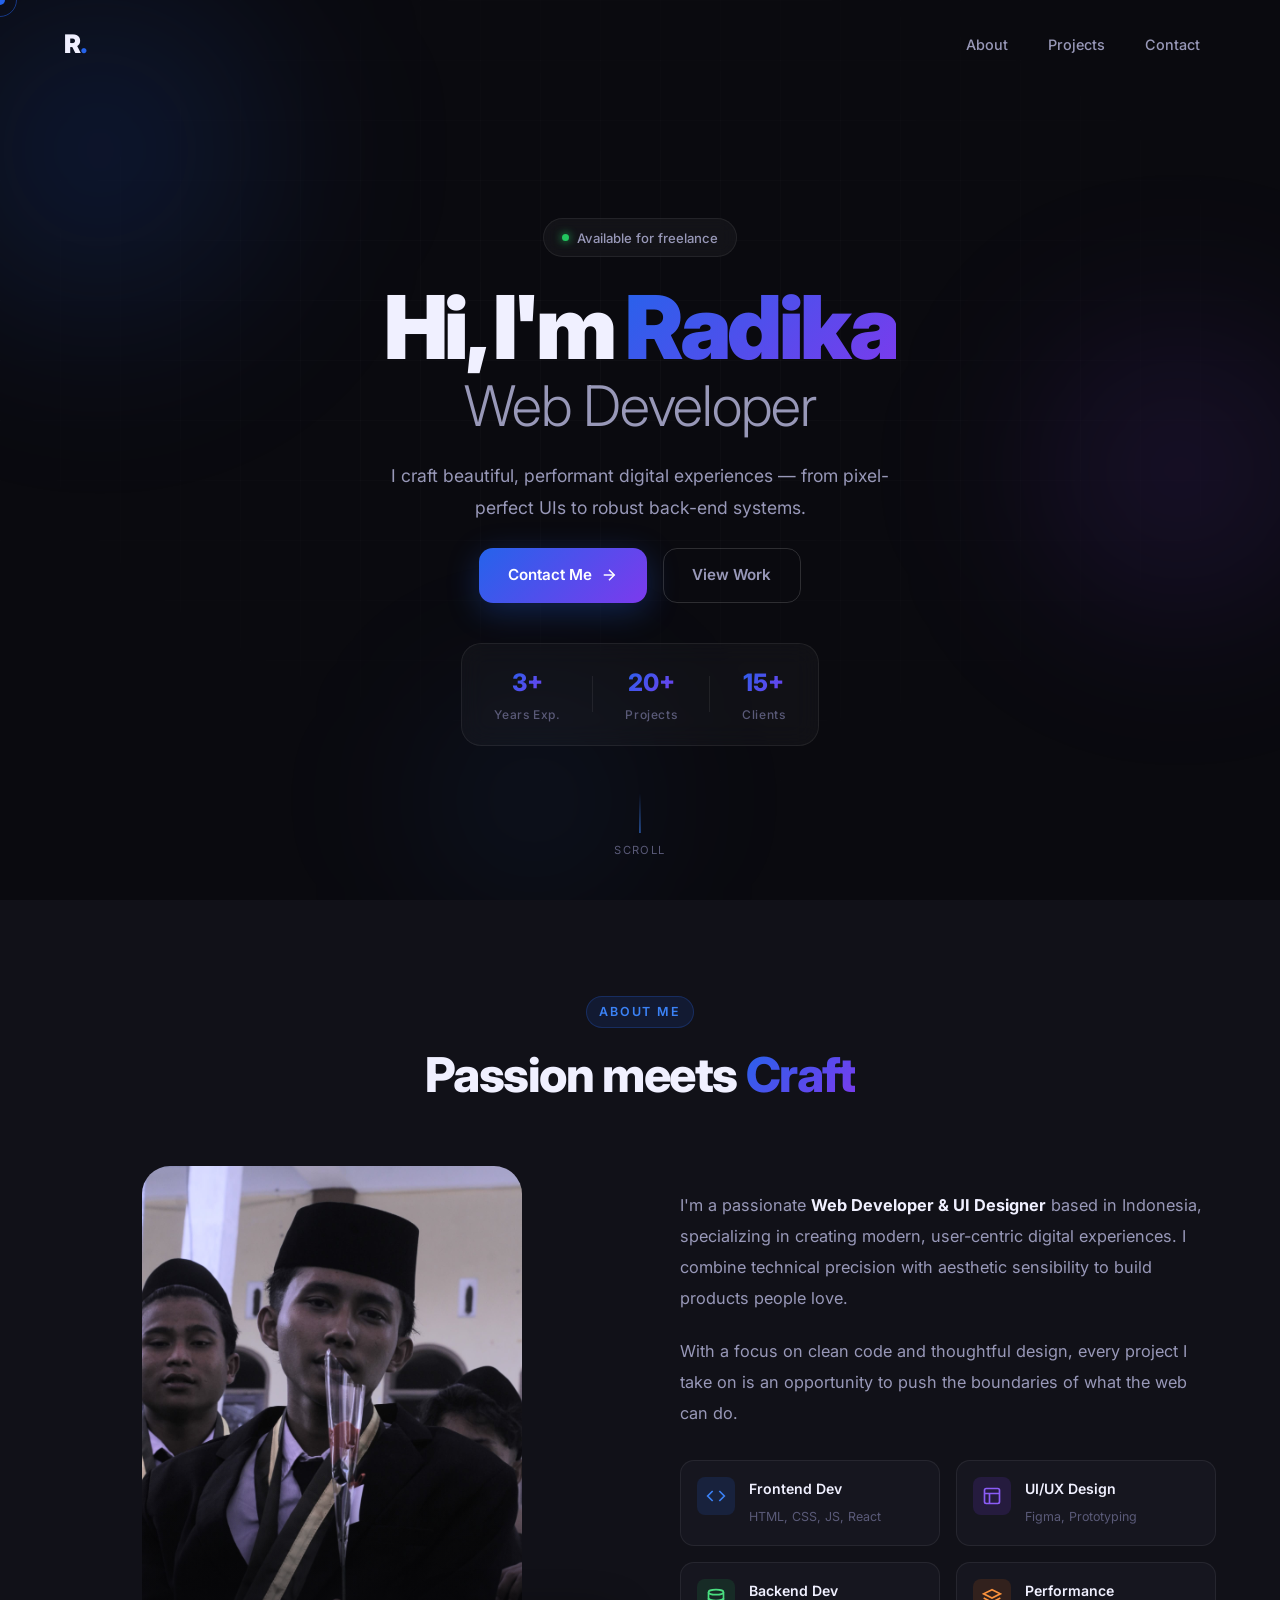
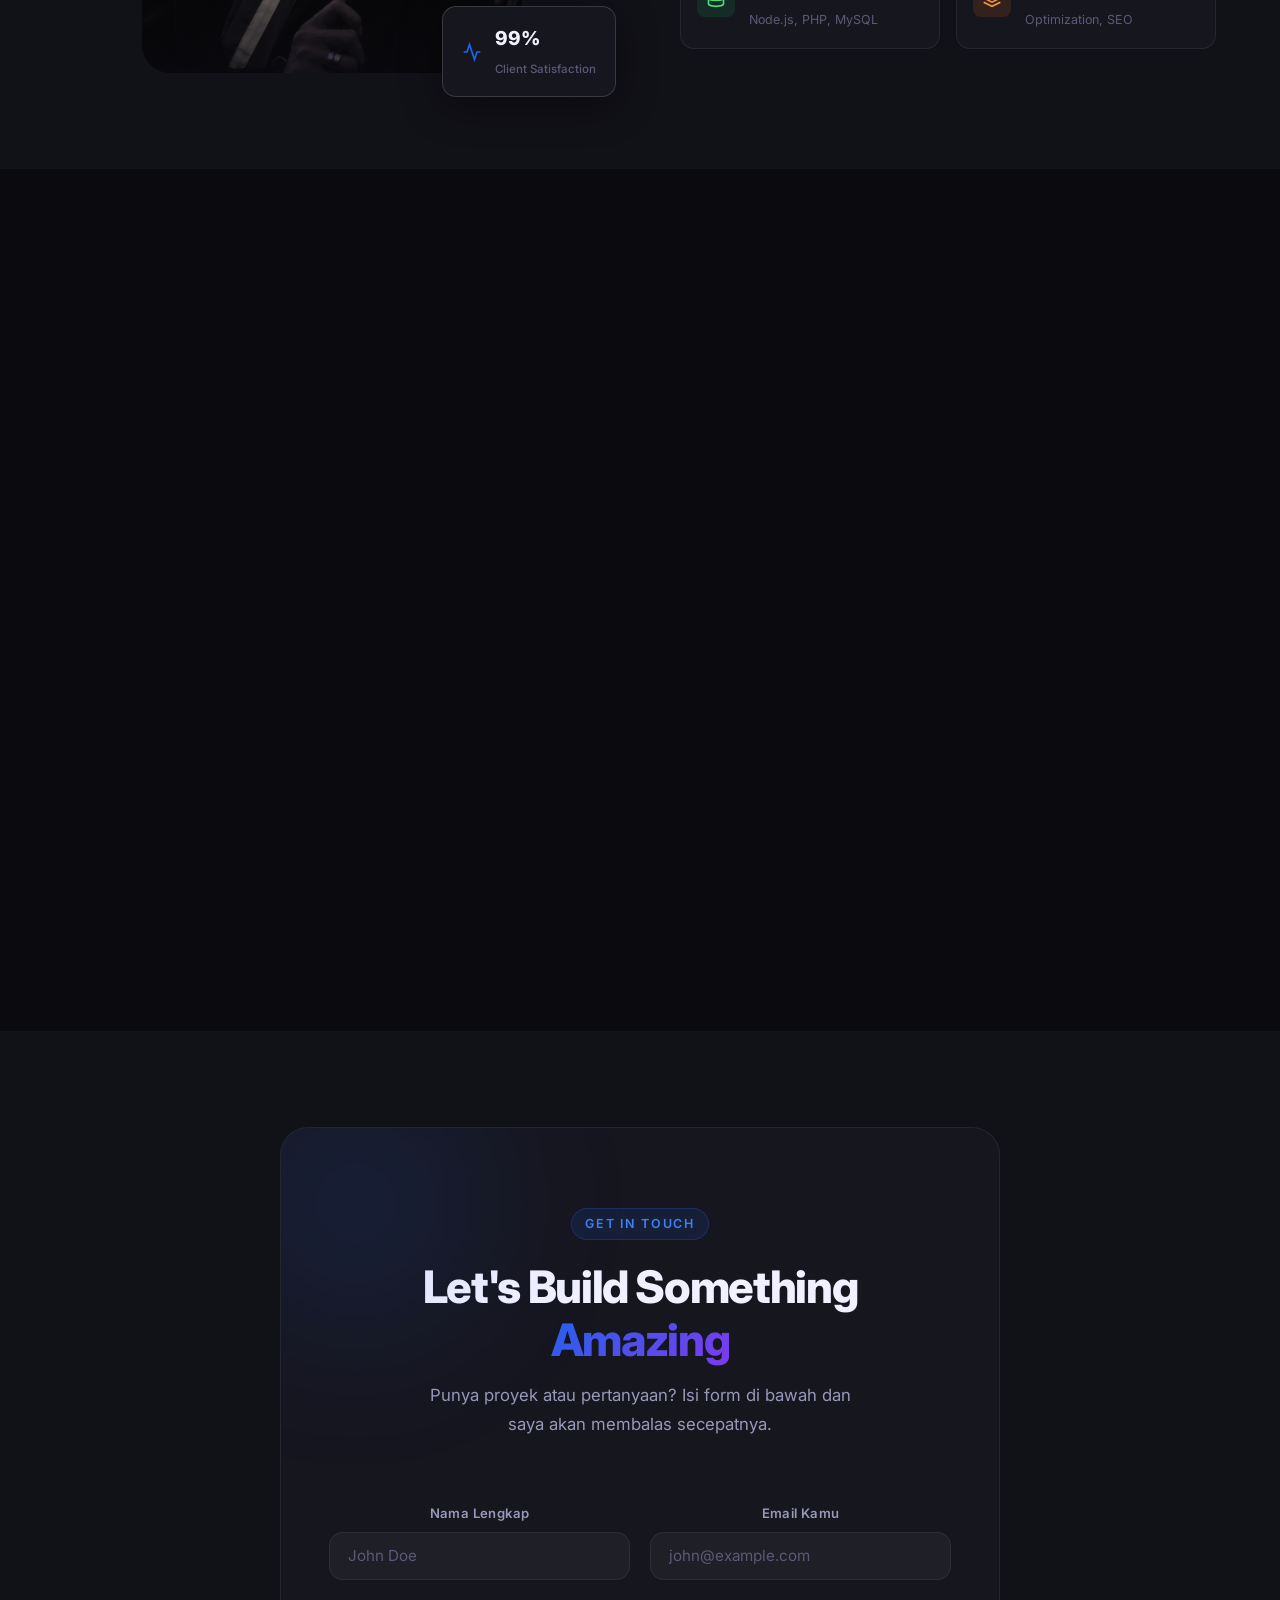
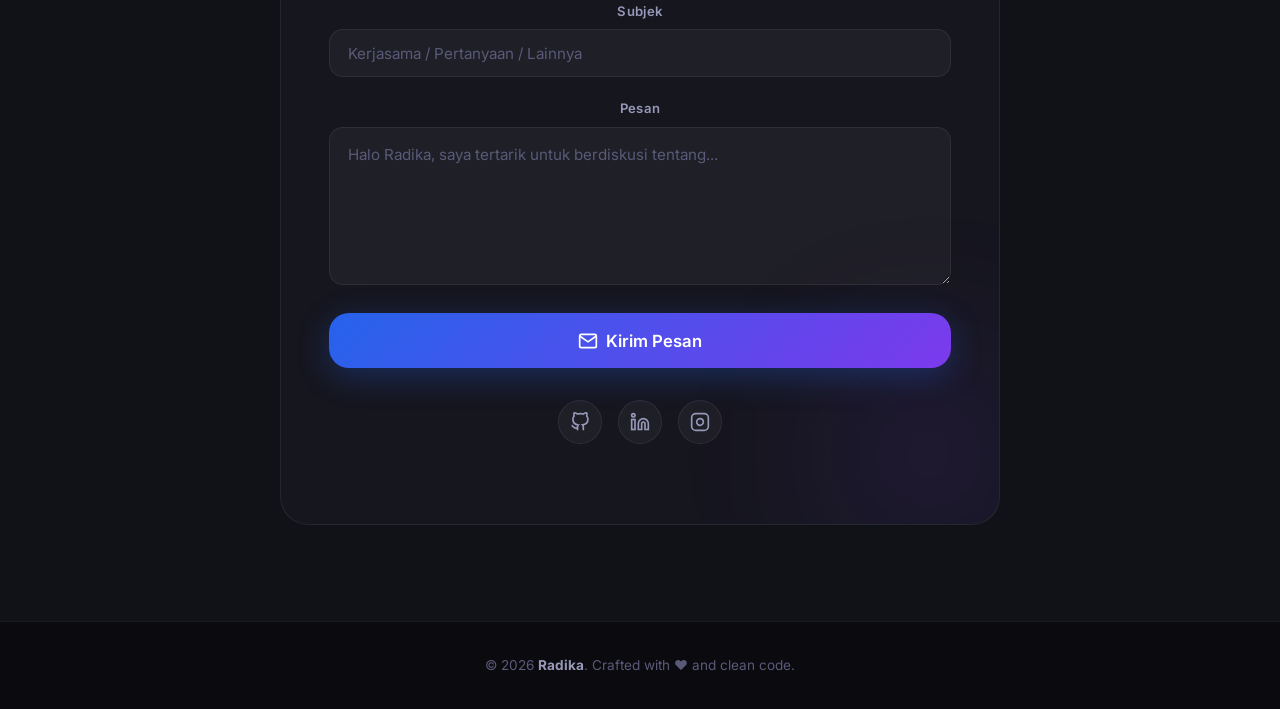
==== index.html @ 41820e57 "initial commit" ====
<!DOCTYPE html>
<html lang="en">

<head>
  <meta charset="UTF-8" />
  <meta name="viewport" content="width=device-width, initial-scale=1.0" />
  <meta name="description" content="Personal portfolio of a professional web developer and UI designer." />
  <title>Radika — Web Developer & UI Designer</title>
  <link rel="preconnect" href="https://fonts.googleapis.com" />
  <link rel="preconnect" href="https://fonts.gstatic.com" crossorigin />
  <link href="https://fonts.googleapis.com/css2?family=Inter:wght@300;400;500;600;700;800;900&display=swap"
    rel="stylesheet" />
  <link rel="stylesheet" href="style.css" />
</head>

<body>

  <!-- ========== CURSOR ========== -->
  <div class="cursor" id="cursor"></div>
  <div class="cursor-follower" id="cursorFollower"></div>

  <!-- ========== NAVBAR ========== -->
  <nav class="navbar" id="navbar">
    <div class="nav-container">
      <a href="#hero" class="nav-logo" id="navLogo">
        <span class="logo-text">R<span class="logo-dot">.</span></span>
      </a>
      <ul class="nav-menu" id="navMenu">
        <li><a href="#about" class="nav-link">About</a></li>
        <li><a href="#projects" class="nav-link">Projects</a></li>
        <li><a href="#contact" class="nav-link">Contact</a></li>
      </ul>
      <button class="nav-toggle" id="navToggle" aria-label="Toggle menu">
        <span class="hamburger-line"></span>
        <span class="hamburger-line"></span>
        <span class="hamburger-line"></span>
      </button>
    </div>
  </nav>

  <!-- ========== HERO ========== -->
  <section class="hero" id="hero">
    <div class="hero-bg">
      <div class="hero-orb hero-orb--1"></div>
      <div class="hero-orb hero-orb--2"></div>
      <div class="hero-orb hero-orb--3"></div>
      <div class="hero-grid"></div>
    </div>
    <div class="hero-container">
      <div class="hero-badge reveal-up">
        <span class="badge-dot"></span>
        Available for freelance
      </div>
      <h1 class="hero-title reveal-up">
        Hi, I'm <span class="gradient-text">Radika</span><br />
        <span class="hero-title--sub">Web Developer</span>
      </h1>
      <p class="hero-desc reveal-up">
        I craft beautiful, performant digital experiences — from pixel-perfect UIs to robust back-end systems.
      </p>
      <div class="hero-cta reveal-up">
        <a href="#contact" class="btn btn--primary" id="heroCta">
          <span>Contact Me</span>
          <svg width="18" height="18" viewBox="0 0 24 24" fill="none" stroke="currentColor" stroke-width="2">
            <line x1="5" y1="12" x2="19" y2="12" />
            <polyline points="12 5 19 12 12 19" />
          </svg>
        </a>
        <a href="#projects" class="btn btn--ghost">View Work</a>
      </div>
      <div class="hero-stats reveal-up">
        <div class="stat"><span class="stat-num">3+</span><span class="stat-label">Years Exp.</span></div>
        <div class="stat-divider"></div>
        <div class="stat"><span class="stat-num">20+</span><span class="stat-label">Projects</span></div>
        <div class="stat-divider"></div>
        <div class="stat"><span class="stat-num">15+</span><span class="stat-label">Clients</span></div>
      </div>
    </div>
    <div class="hero-scroll-indicator" id="scrollIndicator">
      <div class="scroll-line"></div>
      <span>Scroll</span>
    </div>
  </section>

  <!-- ========== ABOUT ========== -->
  <section class="about section" id="about">
    <div class="container">
      <div class="section-header reveal-up">
        <span class="section-tag">About Me</span>
        <h2 class="section-title">Passion meets <span class="gradient-text">Craft</span></h2>
      </div>
      <div class="about-grid">
        <div class="about-image-wrap reveal-left">
          <div class="about-image-frame">
            <img src="assets/img/profile.png" alt="Radika - Web Developer" class="about-img" />
            <div class="about-image-decoration"></div>
          </div>
          <div class="about-card-float">
            <svg width="20" height="20" viewBox="0 0 24 24" fill="none" stroke="#2563eb" stroke-width="2">
              <polyline points="22 12 18 12 15 21 9 3 6 12 2 12" />
            </svg>
            <div>
              <span class="float-card-num">99%</span>
              <span class="float-card-label">Client Satisfaction</span>
            </div>
          </div>
        </div>
        <div class="about-content reveal-right">
          <p class="about-text">
            I'm a passionate <strong>Web Developer & UI Designer</strong> based in Indonesia,
            specializing in creating modern, user-centric digital experiences. I combine technical
            precision with aesthetic sensibility to build products people love.
          </p>
          <p class="about-text">
            With a focus on clean code and thoughtful design, every project I take on is an opportunity
            to push the boundaries of what the web can do.
          </p>
          <div class="skills-grid">
            <div class="skill-item">
              <div class="skill-icon skill-icon--blue">
                <svg width="20" height="20" viewBox="0 0 24 24" fill="none" stroke="currentColor" stroke-width="2">
                  <polyline points="16 18 22 12 16 6" />
                  <polyline points="8 6 2 12 8 18" />
                </svg>
              </div>
              <div><strong>Frontend Dev</strong><span>HTML, CSS, JS, React</span></div>
            </div>
            <div class="skill-item">
              <div class="skill-icon skill-icon--purple">
                <svg width="20" height="20" viewBox="0 0 24 24" fill="none" stroke="currentColor" stroke-width="2">
                  <rect x="3" y="3" width="18" height="18" rx="2" />
                  <path d="M3 9h18M9 21V9" />
                </svg>
              </div>
              <div><strong>UI/UX Design</strong><span>Figma, Prototyping</span></div>
            </div>
            <div class="skill-item">
              <div class="skill-icon skill-icon--green">
                <svg width="20" height="20" viewBox="0 0 24 24" fill="none" stroke="currentColor" stroke-width="2">
                  <ellipse cx="12" cy="5" rx="9" ry="3" />
                  <path d="M21 12c0 1.66-4 3-9 3s-9-1.34-9-3" />
                  <path d="M3 5v14c0 1.66 4 3 9 3s9-1.34 9-3V5" />
                </svg>
              </div>
              <div><strong>Backend Dev</strong><span>Node.js, PHP, MySQL</span></div>
            </div>
            <div class="skill-item">
              <div class="skill-icon skill-icon--orange">
                <svg width="20" height="20" viewBox="0 0 24 24" fill="none" stroke="currentColor" stroke-width="2">
                  <path d="M12 2L2 7l10 5 10-5-10-5z" />
                  <path d="M2 17l10 5 10-5" />
                  <path d="M2 12l10 5 10-5" />
                </svg>
              </div>
              <div><strong>Performance</strong><span>Optimization, SEO</span></div>
            </div>
          </div>
        </div>
      </div>
    </div>
  </section>

  <!-- ========== PROJECTS ========== -->
  <section class="projects section" id="projects">
    <div class="container">
      <div class="section-header reveal-up">
        <span class="section-tag">Portfolio</span>
        <h2 class="section-title">Selected <span class="gradient-text">Projects</span></h2>
        <p class="section-desc">A curated selection of my best work, spanning web apps, design systems, and digital
          experiences.</p>
      </div>
      <div class="projects-grid">

        <!-- Card 1 -->
        <article class="project-card reveal-up" style="--delay: 0s">
          <div class="project-card__img-wrap">
            <img src="assets/img/project_1.png" alt="Analytics Dashboard" class="project-card__img" loading="lazy" />
            <div class="project-card__overlay">
              <div class="project-card__links">
                <a href="#" class="project-link" aria-label="Live Demo">
                  <svg width="18" height="18" viewBox="0 0 24 24" fill="none" stroke="currentColor" stroke-width="2">
                    <path d="M18 13v6a2 2 0 01-2 2H5a2 2 0 01-2-2V8a2 2 0 012-2h6" />
                    <polyline points="15 3 21 3 21 9" />
                    <line x1="10" y1="14" x2="21" y2="3" />
                  </svg>
                  Live Demo
                </a>
                <a href="#" class="project-link project-link--outline" aria-label="GitHub">
                  <svg width="18" height="18" viewBox="0 0 24 24" fill="none" stroke="currentColor" stroke-width="2">
                    <path
                      d="M9 19c-5 1.5-5-2.5-7-3m14 6v-3.87a3.37 3.37 0 00-.94-2.61c3.14-.35 6.44-1.54 6.44-7A5.44 5.44 0 0020 4.77 5.07 5.07 0 0019.91 1S18.73.65 16 2.48a13.38 13.38 0 00-7 0C6.27.65 5.09 1 5.09 1A5.07 5.07 0 005 4.77a5.44 5.44 0 00-1.5 3.78c0 5.42 3.3 6.61 6.44 7A3.37 3.37 0 009 18.13V22" />
                  </svg>
                  GitHub
                </a>
              </div>
            </div>
          </div>
          <div class="project-card__body">
            <div class="project-card__tags">
              <span class="tag">React</span><span class="tag">Node.js</span><span class="tag">Chart.js</span>
            </div>
            <h3 class="project-card__title">Analytics Dashboard</h3>
            <p class="project-card__desc">A real-time analytics platform with interactive charts, user management, and
              data export capabilities.</p>
          </div>
        </article>

        <!-- Card 2 -->
        <article class="project-card reveal-up" style="--delay: 0.1s">
          <div class="project-card__img-wrap">
            <img src="assets/img/project_2.png" alt="E-Commerce App" class="project-card__img" loading="lazy" />
            <div class="project-card__overlay">
              <div class="project-card__links">
                <a href="#" class="project-link">
                  <svg width="18" height="18" viewBox="0 0 24 24" fill="none" stroke="currentColor" stroke-width="2">
                    <path d="M18 13v6a2 2 0 01-2 2H5a2 2 0 01-2-2V8a2 2 0 012-2h6" />
                    <polyline points="15 3 21 3 21 9" />
                    <line x1="10" y1="14" x2="21" y2="3" />
                  </svg>
                  Live Demo
                </a>
                <a href="#" class="project-link project-link--outline">
                  <svg width="18" height="18" viewBox="0 0 24 24" fill="none" stroke="currentColor" stroke-width="2">
                    <path
                      d="M9 19c-5 1.5-5-2.5-7-3m14 6v-3.87a3.37 3.37 0 00-.94-2.61c3.14-.35 6.44-1.54 6.44-7A5.44 5.44 0 0020 4.77 5.07 5.07 0 0019.91 1S18.73.65 16 2.48a13.38 13.38 0 00-7 0C6.27.65 5.09 1 5.09 1A5.07 5.07 0 005 4.77a5.44 5.44 0 00-1.5 3.78c0 5.42 3.3 6.61 6.44 7A3.37 3.37 0 009 18.13V22" />
                  </svg>
                  GitHub
                </a>
              </div>
            </div>
          </div>
          <div class="project-card__body">
            <div class="project-card__tags">
              <span class="tag">Next.js</span><span class="tag">Stripe</span><span class="tag">Prisma</span>
            </div>
            <h3 class="project-card__title">E-Commerce Platform</h3>
            <p class="project-card__desc">Full-stack shopping app with cart, checkout, payment integration, and admin
              panel.</p>
          </div>
        </article>

        <!-- Card 3 -->
        <article class="project-card reveal-up" style="--delay: 0.2s">
          <div class="project-card__img-wrap">
            <img src="assets/img/project_3.png" alt="Brand Landing Page" class="project-card__img" loading="lazy" />
            <div class="project-card__overlay">
              <div class="project-card__links">
                <a href="#" class="project-link">
                  <svg width="18" height="18" viewBox="0 0 24 24" fill="none" stroke="currentColor" stroke-width="2">
                    <path d="M18 13v6a2 2 0 01-2 2H5a2 2 0 01-2-2V8a2 2 0 012-2h6" />
                    <polyline points="15 3 21 3 21 9" />
                    <line x1="10" y1="14" x2="21" y2="3" />
                  </svg>
                  Live Demo
                </a>
                <a href="#" class="project-link project-link--outline">
                  <svg width="18" height="18" viewBox="0 0 24 24" fill="none" stroke="currentColor" stroke-width="2">
                    <path
                      d="M9 19c-5 1.5-5-2.5-7-3m14 6v-3.87a3.37 3.37 0 00-.94-2.61c3.14-.35 6.44-1.54 6.44-7A5.44 5.44 0 0020 4.77 5.07 5.07 0 0019.91 1S18.73.65 16 2.48a13.38 13.38 0 00-7 0C6.27.65 5.09 1 5.09 1A5.07 5.07 0 005 4.77a5.44 5.44 0 00-1.5 3.78c0 5.42 3.3 6.61 6.44 7A3.37 3.37 0 009 18.13V22" />
                  </svg>
                  GitHub
                </a>
              </div>
            </div>
          </div>
          <div class="project-card__body">
            <div class="project-card__tags">
              <span class="tag">HTML/CSS</span><span class="tag">GSAP</span><span class="tag">Figma</span>
            </div>
            <h3 class="project-card__title">Brand Landing Page</h3>
            <p class="project-card__desc">High-converting startup landing page with smooth animations and pixel-perfect
              design.</p>
          </div>
        </article>

      </div>
    </div>
  </section>

  <!-- ========== CONTACT ========== -->
  <section class="contact section" id="contact">
    <div class="container">
      <div class="contact-inner reveal-up">
        <div class="contact-orb contact-orb--1"></div>
        <div class="contact-orb contact-orb--2"></div>

        <!-- Header -->
        <div class="contact-header">
          <span class="section-tag">Get In Touch</span>
          <h2 class="contact-title">Let's Build Something <span class="gradient-text">Amazing</span></h2>
          <p class="contact-desc">Punya proyek atau pertanyaan? Isi form di bawah dan saya akan membalas secepatnya.</p>
        </div>

        <!-- Contact Form -->
        <form class="contact-form" id="contactForm" novalidate>
          <div class="form-row">
            <div class="form-group">
              <label class="form-label" for="contactName">Nama Lengkap</label>
              <input
                type="text"
                id="contactName"
                name="name"
                class="form-input"
                placeholder="John Doe"
                required
                autocomplete="name"
              />
              <span class="form-error" id="nameError">Nama tidak boleh kosong.</span>
            </div>
            <div class="form-group">
              <label class="form-label" for="contactEmail">Email Kamu</label>
              <input
                type="email"
                id="contactEmail"
                name="email"
                class="form-input"
                placeholder="john@example.com"
                required
                autocomplete="email"
              />
              <span class="form-error" id="emailError">Masukkan email yang valid.</span>
            </div>
          </div>
          <div class="form-group">
            <label class="form-label" for="contactSubject">Subjek</label>
            <input
              type="text"
              id="contactSubject"
              name="subject"
              class="form-input"
              placeholder="Kerjasama / Pertanyaan / Lainnya"
              required
            />
            <span class="form-error" id="subjectError">Subjek tidak boleh kosong.</span>
          </div>
          <div class="form-group">
            <label class="form-label" for="contactMessage">Pesan</label>
            <textarea
              id="contactMessage"
              name="message"
              class="form-input form-textarea"
              placeholder="Halo Radika, saya tertarik untuk berdiskusi tentang..."
              rows="5"
              required
            ></textarea>
            <span class="form-error" id="messageError">Pesan tidak boleh kosong.</span>
          </div>
          <button type="submit" class="btn btn--primary btn--lg btn--full" id="contactBtn">
            <svg width="20" height="20" viewBox="0 0 24 24" fill="none" stroke="currentColor" stroke-width="2">
              <path d="M4 4h16c1.1 0 2 .9 2 2v12c0 1.1-.9 2-2 2H4c-1.1 0-2-.9-2-2V6c0-1.1.9-2 2-2z" />
              <polyline points="22,6 12,13 2,6" />
            </svg>
            <span class="btn-text">Kirim Pesan</span>
          </button>
        </form>

        <!-- Social links -->
        <div class="contact-socials">
          <a href="#" class="social-link" aria-label="GitHub">
            <svg width="20" height="20" viewBox="0 0 24 24" fill="none" stroke="currentColor" stroke-width="2">
              <path d="M9 19c-5 1.5-5-2.5-7-3m14 6v-3.87a3.37 3.37 0 00-.94-2.61c3.14-.35 6.44-1.54 6.44-7A5.44 5.44 0 0020 4.77 5.07 5.07 0 0019.91 1S18.73.65 16 2.48a13.38 13.38 0 00-7 0C6.27.65 5.09 1 5.09 1A5.07 5.07 0 005 4.77a5.44 5.44 0 00-1.5 3.78c0 5.42 3.3 6.61 6.44 7A3.37 3.37 0 009 18.13V22" />
            </svg>
          </a>
          <a href="#" class="social-link" aria-label="LinkedIn">
            <svg width="20" height="20" viewBox="0 0 24 24" fill="none" stroke="currentColor" stroke-width="2">
              <path d="M16 8a6 6 0 016 6v7h-4v-7a2 2 0 00-2-2 2 2 0 00-2 2v7h-4v-7a6 6 0 016-6z" />
              <rect x="2" y="9" width="4" height="12" />
              <circle cx="4" cy="4" r="2" />
            </svg>
          </a>
          <a href="#" class="social-link" aria-label="Instagram">
            <svg width="20" height="20" viewBox="0 0 24 24" fill="none" stroke="currentColor" stroke-width="2">
              <rect x="2" y="2" width="20" height="20" rx="5" ry="5" />
              <path d="M16 11.37A4 4 0 1112.63 8 4 4 0 0116 11.37z" />
              <line x1="17.5" y1="6.5" x2="17.51" y2="6.5" />
            </svg>
          </a>
        </div>
      </div>
    </div>
  </section>

  <!-- ========== FOOTER ========== -->
  <footer class="footer">
    <div class="container">
      <p>© 2026 <strong>Radika</strong>. Crafted with ❤️ and clean code.</p>
    </div>
  </footer>

  <script src="script.js"></script>
</body>

</html>
---- style.css ----
/* =========================================================
   PORTFOLIO — PREMIUM CSS
   ========================================================= */

/* =========================================================
   CONTACT FORM
   ========================================================= */
.contact-inner {
  /* Override: left-align content when form is present */
  text-align: left;
  max-width: 720px;
  margin: 0 auto;
  width: 100%;
}
.contact-header { text-align: center; margin-bottom: 2.5rem; }
.contact-header .contact-title { margin: 0.5rem 0 0; }
.contact-header .contact-desc { margin: 0.8rem auto 0; }
.contact-header .section-tag { margin-bottom: 0.8rem; }

/* Form layout */
.contact-form { width: 100%; display: flex; flex-direction: column; gap: 1.25rem; }
.form-row { display: grid; grid-template-columns: 1fr 1fr; gap: 1.25rem; }

.form-group { display: flex; flex-direction: column; gap: 0.45rem; position: relative; }

.form-label {
  font-size: 0.82rem;
  font-weight: 600;
  color: var(--text-secondary);
  letter-spacing: 0.03em;
}

.form-input {
  background: rgba(255,255,255,0.04);
  border: 1.5px solid var(--border);
  border-radius: var(--radius-md);
  color: var(--text-primary);
  font-family: var(--font);
  font-size: 0.95rem;
  padding: 0.85rem 1.1rem;
  outline: none;
  transition: border-color 0.25s, box-shadow 0.25s, background 0.25s;
  width: 100%;
}
.form-input::placeholder { color: var(--text-muted); }
.form-input:hover { border-color: var(--border-hover); background: rgba(255,255,255,0.06); }
.form-input:focus {
  border-color: var(--blue);
  background: rgba(37,99,235,0.06);
  box-shadow: 0 0 0 3px rgba(37,99,235,0.18);
}
.form-input.error { border-color: #f87171; box-shadow: 0 0 0 3px rgba(248,113,113,0.15); }

.form-textarea { resize: vertical; min-height: 130px; line-height: 1.7; }

.form-error {
  font-size: 0.75rem;
  color: #f87171;
  display: none;
  margin-top: 0.1rem;
}
.form-error.visible { display: block; }

/* Full-width submit button */
.btn--full { width: 100%; justify-content: center; margin-top: 0.5rem; }

/* Social links row – centered below form */
.contact-socials { justify-content: center; }

@media (max-width: 600px) {
  .form-row { grid-template-columns: 1fr; }
  .contact-inner { padding: 2.5rem 1.25rem; }
}

/* ---------- Design Tokens ---------- */
:root {
  --blue: #2563eb;
  --blue-light: #3b82f6;
  --blue-dark: #1d4ed8;
  --purple: #7c3aed;
  --purple-light: #8b5cf6;
  --accent-grad: linear-gradient(135deg, #2563eb 0%, #7c3aed 100%);
  --accent-grad-soft: linear-gradient(135deg, rgba(37,99,235,0.12) 0%, rgba(124,58,237,0.12) 100%);

  --bg: #0a0a0f;
  --bg-2: #111118;
  --bg-card: #16161f;
  --bg-card-hover: #1c1c28;

  --text-primary: #f0f0ff;
  --text-secondary: #9898b8;
  --text-muted: #5a5a78;
  --border: rgba(255,255,255,0.07);
  --border-hover: rgba(255,255,255,0.15);

  --radius-sm: 8px;
  --radius-md: 14px;
  --radius-lg: 20px;
  --radius-xl: 28px;

  --shadow-sm: 0 2px 12px rgba(0,0,0,0.35);
  --shadow-md: 0 8px 40px rgba(0,0,0,0.45);
  --shadow-blue: 0 8px 32px rgba(37,99,235,0.3);
  --shadow-glow: 0 0 60px rgba(37,99,235,0.15);

  --transition: 0.3s cubic-bezier(0.4,0,0.2,1);
  --transition-slow: 0.6s cubic-bezier(0.4,0,0.2,1);

  --font: 'Inter', system-ui, sans-serif;
  --space-xs: 0.5rem;
  --space-sm: 1rem;
  --space-md: 2rem;
  --space-lg: 4rem;
  --space-xl: 6rem;
}

/* ---------- Reset & Base ---------- */
*, *::before, *::after { box-sizing: border-box; margin: 0; padding: 0; }
html { scroll-behavior: smooth; font-size: 16px; }
body {
  font-family: var(--font);
  background: var(--bg);
  color: var(--text-primary);
  line-height: 1.7;
  overflow-x: hidden;
  cursor: none;
}
a { text-decoration: none; color: inherit; }
img { display: block; max-width: 100%; }
ul { list-style: none; }
strong { color: var(--text-primary); }
button { cursor: none; font-family: var(--font); border: none; background: none; }

/* ---------- Custom Cursor ---------- */
.cursor {
  width: 10px; height: 10px;
  background: var(--blue);
  border-radius: 50%;
  position: fixed; top: 0; left: 0;
  pointer-events: none;
  z-index: 9999;
  transform: translate(-50%,-50%);
  transition: transform 0.1s, background 0.3s;
}
.cursor-follower {
  width: 34px; height: 34px;
  border: 1.5px solid rgba(37,99,235,0.5);
  border-radius: 50%;
  position: fixed; top: 0; left: 0;
  pointer-events: none;
  z-index: 9998;
  transform: translate(-50%,-50%);
  transition: transform 0.18s ease, width 0.3s, height 0.3s, opacity 0.3s;
}
.cursor--hover { background: var(--purple-light); transform: translate(-50%,-50%) scale(1.5); }
.cursor-follower--hover { width: 54px; height: 54px; opacity: 0.4; }

/* ---------- Utilities ---------- */
.container { width: 90%; max-width: 1200px; margin: 0 auto; }
.gradient-text {
  background: var(--accent-grad);
  -webkit-background-clip: text;
  -webkit-text-fill-color: transparent;
  background-clip: text;
}
.section { padding: var(--space-xl) 0; }
.section-header { text-align: center; margin-bottom: var(--space-lg); }
.section-tag {
  display: inline-block;
  font-size: 0.78rem;
  font-weight: 600;
  letter-spacing: 0.15em;
  text-transform: uppercase;
  color: var(--blue-light);
  background: rgba(37,99,235,0.12);
  padding: 0.35em 1em;
  border-radius: 100px;
  border: 1px solid rgba(37,99,235,0.25);
  margin-bottom: 1.2rem;
}
.section-title {
  font-size: clamp(2rem, 4vw, 3rem);
  font-weight: 800;
  line-height: 1.15;
  letter-spacing: -0.03em;
  color: var(--text-primary);
}
.section-desc {
  margin-top: 1rem;
  color: var(--text-secondary);
  font-size: 1.05rem;
  max-width: 560px;
  margin-left: auto;
  margin-right: auto;
}

/* ---------- Buttons ---------- */
.btn {
  display: inline-flex;
  align-items: center;
  gap: 0.5rem;
  padding: 0.85rem 1.8rem;
  border-radius: var(--radius-md);
  font-size: 0.95rem;
  font-weight: 600;
  transition: var(--transition);
  position: relative;
  overflow: hidden;
}
.btn::before {
  content: '';
  position: absolute; inset: 0;
  background: rgba(255,255,255,0.08);
  opacity: 0;
  transition: var(--transition);
}
.btn:hover::before { opacity: 1; }
.btn--primary {
  background: var(--accent-grad);
  color: #fff;
  box-shadow: var(--shadow-blue);
}
.btn--primary:hover {
  box-shadow: 0 12px 40px rgba(37,99,235,0.45);
  transform: translateY(-2px);
}
.btn--ghost {
  background: transparent;
  color: var(--text-secondary);
  border: 1.5px solid var(--border-hover);
}
.btn--ghost:hover { color: var(--text-primary); border-color: rgba(255,255,255,0.3); transform: translateY(-2px); }
.btn--lg { padding: 1.1rem 2.4rem; font-size: 1.05rem; border-radius: var(--radius-lg); }

/* ---------- Scroll Reveal ---------- */
.reveal-up, .reveal-left, .reveal-right {
  opacity: 0;
  transition: opacity 0.7s ease, transform 0.7s cubic-bezier(0.22,1,0.36,1);
}
.reveal-up { transform: translateY(40px); }
.reveal-left { transform: translateX(-50px); }
.reveal-right { transform: translateX(50px); }
.reveal-up.visible, .reveal-left.visible, .reveal-right.visible {
  opacity: 1;
  transform: none;
}

/* =========================================================
   NAVBAR
   ========================================================= */
.navbar {
  position: fixed; top: 0; left: 0; right: 0;
  z-index: 100;
  padding: 1.4rem 0;
  transition: var(--transition);
}
.navbar.scrolled {
  background: rgba(10,10,15,0.85);
  backdrop-filter: blur(20px);
  -webkit-backdrop-filter: blur(20px);
  border-bottom: 1px solid var(--border);
  padding: 0.9rem 0;
  box-shadow: 0 4px 30px rgba(0,0,0,0.3);
}
.nav-container {
  width: 90%; max-width: 1200px; margin: 0 auto;
  display: flex; align-items: center; justify-content: space-between;
}
.nav-logo { display: flex; align-items: center; }
.logo-text {
  font-size: 1.6rem;
  font-weight: 900;
  letter-spacing: -0.04em;
  color: var(--text-primary);
}
.logo-dot { color: var(--blue); }
.nav-menu {
  display: flex;
  align-items: center;
  gap: 0.5rem;
}
.nav-link {
  padding: 0.5rem 1rem;
  border-radius: var(--radius-sm);
  font-size: 0.9rem;
  font-weight: 500;
  color: var(--text-secondary);
  transition: var(--transition);
  position: relative;
}
.nav-link::after {
  content: '';
  position: absolute; bottom: -2px; left: 50%; right: 50%;
  height: 2px;
  background: var(--accent-grad);
  border-radius: 2px;
  transition: var(--transition);
}
.nav-link:hover { color: var(--text-primary); }
.nav-link:hover::after { left: 1rem; right: 1rem; }
.nav-toggle {
  display: none;
  flex-direction: column;
  gap: 5px;
  padding: 0.5rem;
}
.hamburger-line {
  width: 24px; height: 2px;
  background: var(--text-primary);
  border-radius: 2px;
  transition: var(--transition);
  display: block;
}
.nav-toggle.active .hamburger-line:nth-child(1) { transform: translateY(7px) rotate(45deg); }
.nav-toggle.active .hamburger-line:nth-child(2) { opacity: 0; transform: scaleX(0); }
.nav-toggle.active .hamburger-line:nth-child(3) { transform: translateY(-7px) rotate(-45deg); }

/* =========================================================
   HERO
   ========================================================= */
.hero {
  min-height: 100vh;
  display: flex; align-items: center; justify-content: center;
  position: relative;
  overflow: hidden;
  padding: 8rem 0 4rem;
}
.hero-bg { position: absolute; inset: 0; pointer-events: none; overflow: hidden; }
.hero-orb {
  position: absolute;
  border-radius: 50%;
  filter: blur(80px);
  animation: orbPulse 8s ease-in-out infinite alternate;
}
.hero-orb--1 {
  width: 500px; height: 500px;
  background: radial-gradient(circle, rgba(37,99,235,0.2) 0%, transparent 70%);
  top: -100px; left: -150px;
  animation-delay: 0s;
}
.hero-orb--2 {
  width: 400px; height: 400px;
  background: radial-gradient(circle, rgba(124,58,237,0.18) 0%, transparent 70%);
  top: 30%; right: -100px;
  animation-delay: -3s;
}
.hero-orb--3 {
  width: 300px; height: 300px;
  background: radial-gradient(circle, rgba(59,130,246,0.12) 0%, transparent 70%);
  bottom: -50px; left: 30%;
  animation-delay: -5s;
}
.hero-grid {
  position: absolute; inset: 0;
  background-image:
    linear-gradient(rgba(255,255,255,0.025) 1px, transparent 1px),
    linear-gradient(90deg, rgba(255,255,255,0.025) 1px, transparent 1px);
  background-size: 60px 60px;
  mask-image: radial-gradient(ellipse 80% 70% at 50% 40%, black 0%, transparent 80%);
}
@keyframes orbPulse {
  0% { transform: scale(1) translate(0,0); }
  100% { transform: scale(1.2) translate(20px, 20px); }
}
.hero-container {
  position: relative; z-index: 1;
  text-align: center;
  width: 90%; max-width: 800px; margin: 0 auto;
  display: flex; flex-direction: column; align-items: center; gap: 1.5rem;
}
.hero-badge {
  display: inline-flex; align-items: center; gap: 0.5rem;
  font-size: 0.82rem; font-weight: 500;
  color: var(--text-secondary);
  background: rgba(255,255,255,0.04);
  border: 1px solid var(--border);
  padding: 0.45rem 1.1rem;
  border-radius: 100px;
  backdrop-filter: blur(8px);
}
.badge-dot {
  width: 7px; height: 7px;
  background: #22c55e;
  border-radius: 50%;
  box-shadow: 0 0 8px #22c55e;
  animation: blink 2s ease infinite;
}
@keyframes blink {
  0%,100% { opacity: 1; } 50% { opacity: 0.4; }
}
.hero-title {
  font-size: clamp(3rem, 8vw, 5.5rem);
  font-weight: 900;
  line-height: 1.05;
  letter-spacing: -0.04em;
  color: var(--text-primary);
}
.hero-title--sub {
  display: block;
  font-size: clamp(1.8rem, 5vw, 3.5rem);
  font-weight: 300;
  color: var(--text-secondary);
  letter-spacing: -0.02em;
  margin-top: 0.25rem;
}
.hero-desc {
  font-size: 1.1rem;
  color: var(--text-secondary);
  max-width: 520px;
  line-height: 1.8;
}
.hero-cta { display: flex; gap: 1rem; flex-wrap: wrap; justify-content: center; }
.hero-stats {
  display: flex;
  align-items: center;
  gap: 2rem;
  margin-top: 1rem;
  padding: 1.2rem 2rem;
  background: rgba(255,255,255,0.03);
  border: 1px solid var(--border);
  border-radius: var(--radius-lg);
  backdrop-filter: blur(12px);
}
.stat { display: flex; flex-direction: column; align-items: center; gap: 0.1rem; }
.stat-num {
  font-size: 1.5rem; font-weight: 800;
  background: var(--accent-grad);
  -webkit-background-clip: text; -webkit-text-fill-color: transparent; background-clip: text;
}
.stat-label { font-size: 0.75rem; color: var(--text-muted); font-weight: 500; letter-spacing: 0.05em; }
.stat-divider { width: 1px; height: 36px; background: var(--border); }
.hero-scroll-indicator {
  position: absolute; bottom: 2.5rem; left: 50%; transform: translateX(-50%);
  display: flex; flex-direction: column; align-items: center; gap: 0.5rem;
  color: var(--text-muted); font-size: 0.7rem; letter-spacing: 0.12em;
  text-transform: uppercase; animation: fadeInUp 1.5s ease 1.5s both;
}
.scroll-line {
  width: 1px; height: 40px;
  background: linear-gradient(to bottom, transparent, var(--blue-light));
  animation: scrollPulse 2s ease infinite;
}
@keyframes scrollPulse {
  0%,100% { opacity: 0.3; transform: scaleY(1); }
  50% { opacity: 1; transform: scaleY(1.1); }
}
@keyframes fadeInUp { from { opacity: 0; transform: translateX(-50%) translateY(20px); } to { opacity: 1; transform: translateX(-50%) translateY(0); } }

/* =========================================================
   ABOUT
   ========================================================= */
.about { background: var(--bg-2); }
.about-grid {
  display: grid;
  grid-template-columns: 1fr 1fr;
  gap: 5rem;
  align-items: center;
}
.about-image-wrap { position: relative; }
.about-image-frame {
  position: relative;
  border-radius: var(--radius-xl);
  overflow: hidden;
  aspect-ratio: 3/4;
  max-width: 380px;
  margin: 0 auto;
}
.about-image-frame::before {
  content: '';
  position: absolute; inset: 0; z-index: 1;
  background: linear-gradient(180deg, transparent 60%, rgba(10,10,15,0.8) 100%);
}
.about-img { width: 100%; height: 100%; object-fit: cover; transition: transform 0.6s ease; }
.about-image-frame:hover .about-img { transform: scale(1.04); }
.about-image-decoration {
  position: absolute;
  inset: -2px;
  border-radius: calc(var(--radius-xl) + 2px);
  background: var(--accent-grad);
  z-index: -1;
  opacity: 0.6;
}
.about-card-float {
  position: absolute;
  bottom: -1.5rem; right: -1rem;
  background: var(--bg-card);
  border: 1px solid var(--border-hover);
  border-radius: var(--radius-md);
  padding: 0.9rem 1.2rem;
  display: flex; align-items: center; gap: 0.8rem;
  box-shadow: var(--shadow-md);
  backdrop-filter: blur(12px);
  z-index: 2;
  animation: floatCard 4s ease-in-out infinite;
}
@keyframes floatCard {
  0%,100% { transform: translateY(0); }
  50% { transform: translateY(-8px); }
}
.float-card-num { display: block; font-size: 1.2rem; font-weight: 800; color: var(--text-primary); }
.float-card-label { font-size: 0.72rem; color: var(--text-muted); font-weight: 500; }

.about-content { display: flex; flex-direction: column; gap: 1.4rem; }
.about-text { color: var(--text-secondary); font-size: 1.02rem; line-height: 1.9; }

.skills-grid {
  display: grid;
  grid-template-columns: 1fr 1fr;
  gap: 1rem;
  margin-top: 0.5rem;
}
.skill-item {
  display: flex; align-items: flex-start; gap: 0.9rem;
  padding: 1rem;
  background: var(--bg-card);
  border: 1px solid var(--border);
  border-radius: var(--radius-md);
  transition: var(--transition);
}
.skill-item:hover { border-color: var(--border-hover); transform: translateY(-2px); box-shadow: var(--shadow-sm); }
.skill-item strong { display: block; font-size: 0.88rem; font-weight: 600; color: var(--text-primary); margin-bottom: 0.1rem; }
.skill-item span { font-size: 0.78rem; color: var(--text-muted); }
.skill-icon {
  width: 38px; height: 38px; min-width: 38px;
  border-radius: var(--radius-sm);
  display: flex; align-items: center; justify-content: center;
}
.skill-icon--blue { background: rgba(37,99,235,0.15); color: var(--blue-light); }
.skill-icon--purple { background: rgba(124,58,237,0.15); color: var(--purple-light); }
.skill-icon--green { background: rgba(34,197,94,0.12); color: #4ade80; }
.skill-icon--orange { background: rgba(249,115,22,0.12); color: #fb923c; }

/* =========================================================
   PROJECTS
   ========================================================= */
.projects { background: var(--bg); }
.projects-grid {
  display: grid;
  grid-template-columns: repeat(3, 1fr);
  gap: 1.5rem;
}
.project-card {
  background: var(--bg-card);
  border: 1px solid var(--border);
  border-radius: var(--radius-xl);
  overflow: hidden;
  transition: var(--transition);
  animation-delay: var(--delay);
}
.project-card:hover {
  border-color: var(--border-hover);
  transform: translateY(-6px);
  box-shadow: var(--shadow-md);
}
.project-card__img-wrap {
  position: relative;
  overflow: hidden;
  aspect-ratio: 16/10;
}
.project-card__img {
  width: 100%; height: 100%;
  object-fit: cover;
  transition: transform 0.6s ease;
}
.project-card:hover .project-card__img { transform: scale(1.06); }
.project-card__overlay {
  position: absolute; inset: 0;
  background: rgba(10,10,15,0.75);
  display: flex; align-items: center; justify-content: center;
  opacity: 0;
  transition: var(--transition);
  backdrop-filter: blur(4px);
}
.project-card:hover .project-card__overlay { opacity: 1; }
.project-card__links { display: flex; gap: 0.75rem; flex-wrap: wrap; justify-content: center; }
.project-link {
  display: inline-flex; align-items: center; gap: 0.4rem;
  padding: 0.55rem 1.1rem;
  font-size: 0.82rem; font-weight: 600;
  border-radius: var(--radius-sm);
  background: var(--accent-grad);
  color: #fff;
  transition: var(--transition);
  transform: translateY(10px);
}
.project-card:hover .project-link { transform: translateY(0); }
.project-link--outline {
  background: transparent;
  border: 1.5px solid rgba(255,255,255,0.3);
  transition-delay: 0.05s;
}
.project-link--outline:hover { background: rgba(255,255,255,0.08); }
.project-card__body { padding: 1.4rem 1.5rem 1.6rem; }
.project-card__tags { display: flex; gap: 0.4rem; flex-wrap: wrap; margin-bottom: 0.75rem; }
.tag {
  font-size: 0.72rem; font-weight: 600;
  color: var(--blue-light);
  background: rgba(37,99,235,0.1);
  border: 1px solid rgba(37,99,235,0.2);
  padding: 0.2em 0.7em;
  border-radius: 100px;
}
.project-card__title {
  font-size: 1.1rem; font-weight: 700;
  color: var(--text-primary);
  margin-bottom: 0.5rem;
}
.project-card__desc { font-size: 0.88rem; color: var(--text-secondary); line-height: 1.7; }

/* =========================================================
   CONTACT
   ========================================================= */
.contact { background: var(--bg-2); }
.contact-inner {
  position: relative;
  text-align: center;
  padding: 5rem 3rem;
  background: var(--bg-card);
  border: 1px solid var(--border);
  border-radius: var(--radius-xl);
  overflow: hidden;
  display: flex; flex-direction: column; align-items: center; gap: 1.5rem;
}
.contact-orb {
  position: absolute; border-radius: 50%; pointer-events: none;
  filter: blur(70px);
}
.contact-orb--1 {
  width: 350px; height: 350px;
  background: radial-gradient(circle, rgba(37,99,235,0.2) 0%, transparent 70%);
  top: -100px; left: -100px;
}
.contact-orb--2 {
  width: 300px; height: 300px;
  background: radial-gradient(circle, rgba(124,58,237,0.18) 0%, transparent 70%);
  bottom: -80px; right: -80px;
}
.contact-title {
  font-size: clamp(1.8rem, 4vw, 2.8rem);
  font-weight: 800; letter-spacing: -0.03em;
  line-height: 1.2; max-width: 600px;
}
.contact-desc { color: var(--text-secondary); font-size: 1.05rem; max-width: 460px; }
.contact-socials { display: flex; gap: 1rem; margin-top: 0.5rem; }
.social-link {
  width: 44px; height: 44px;
  display: flex; align-items: center; justify-content: center;
  border-radius: 50%;
  background: rgba(255,255,255,0.04);
  border: 1px solid var(--border);
  color: var(--text-secondary);
  transition: var(--transition);
}
.social-link:hover {
  background: var(--accent-grad-soft);
  border-color: rgba(37,99,235,0.4);
  color: var(--blue-light);
  transform: translateY(-3px);
  box-shadow: var(--shadow-blue);
}

/* =========================================================
   FOOTER
   ========================================================= */
.footer {
  padding: 2rem 0;
  text-align: center;
  border-top: 1px solid var(--border);
  color: var(--text-muted);
  font-size: 0.85rem;
}
.footer strong { color: var(--text-secondary); }

/* =========================================================
   MOBILE MENU
   ========================================================= */
@media (max-width: 768px) {
  .nav-toggle { display: flex; }
  .nav-menu {
    position: fixed;
    top: 0; left: 0; right: 0; bottom: 0;
    background: rgba(10,10,15,0.97);
    backdrop-filter: blur(20px);
    flex-direction: column;
    align-items: center; justify-content: center;
    gap: 1.5rem;
    opacity: 0;
    pointer-events: none;
    transition: var(--transition);
  }
  .nav-menu.open { opacity: 1; pointer-events: all; }
  .nav-link { font-size: 1.5rem; font-weight: 700; }

  /* About */
  .about-grid { grid-template-columns: 1fr; gap: 3rem; }
  .about-image-frame { max-width: 300px; }

  /* Projects */
  .projects-grid { grid-template-columns: 1fr; }

  /* Contact */
  .contact-inner { padding: 3rem 1.5rem; }

  /* Hero */
  .hero-stats { gap: 1.2rem; padding: 1rem 1.4rem; }
  .stat-num { font-size: 1.2rem; }
}

@media (max-width: 480px) {
  .hero-title { font-size: 2.6rem; }
  .hero-cta { flex-direction: column; align-items: center; }
  .skills-grid { grid-template-columns: 1fr; }
  .hero-stats { gap: 0.8rem; }
  .stat-divider { height: 28px; }
}

/* =========================================================
   SELECTION & SCROLLBAR
   ========================================================= */
::selection { background: rgba(37,99,235,0.35); color: var(--text-primary); }
::-webkit-scrollbar { width: 6px; }
::-webkit-scrollbar-track { background: var(--bg); }
::-webkit-scrollbar-thumb { background: var(--bg-card-hover); border-radius: 3px; }
::-webkit-scrollbar-thumb:hover { background: var(--blue-dark); }
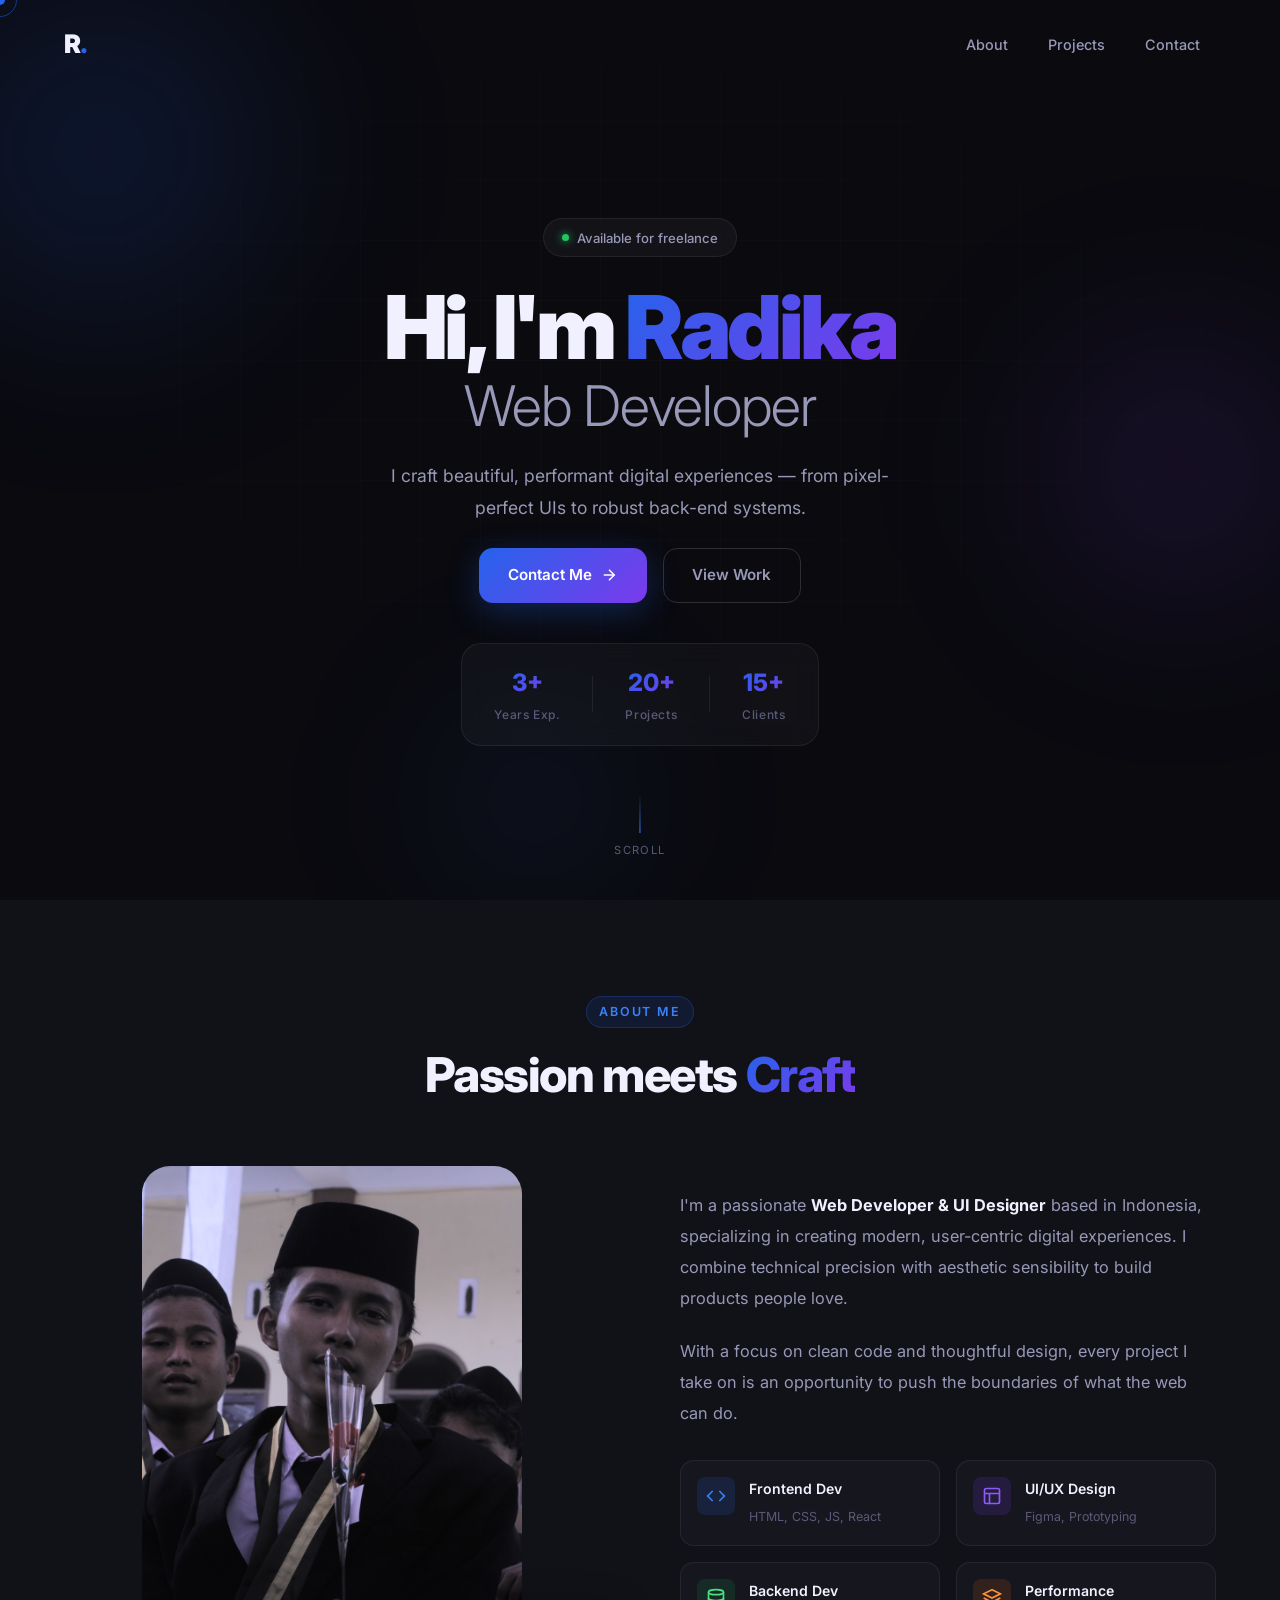
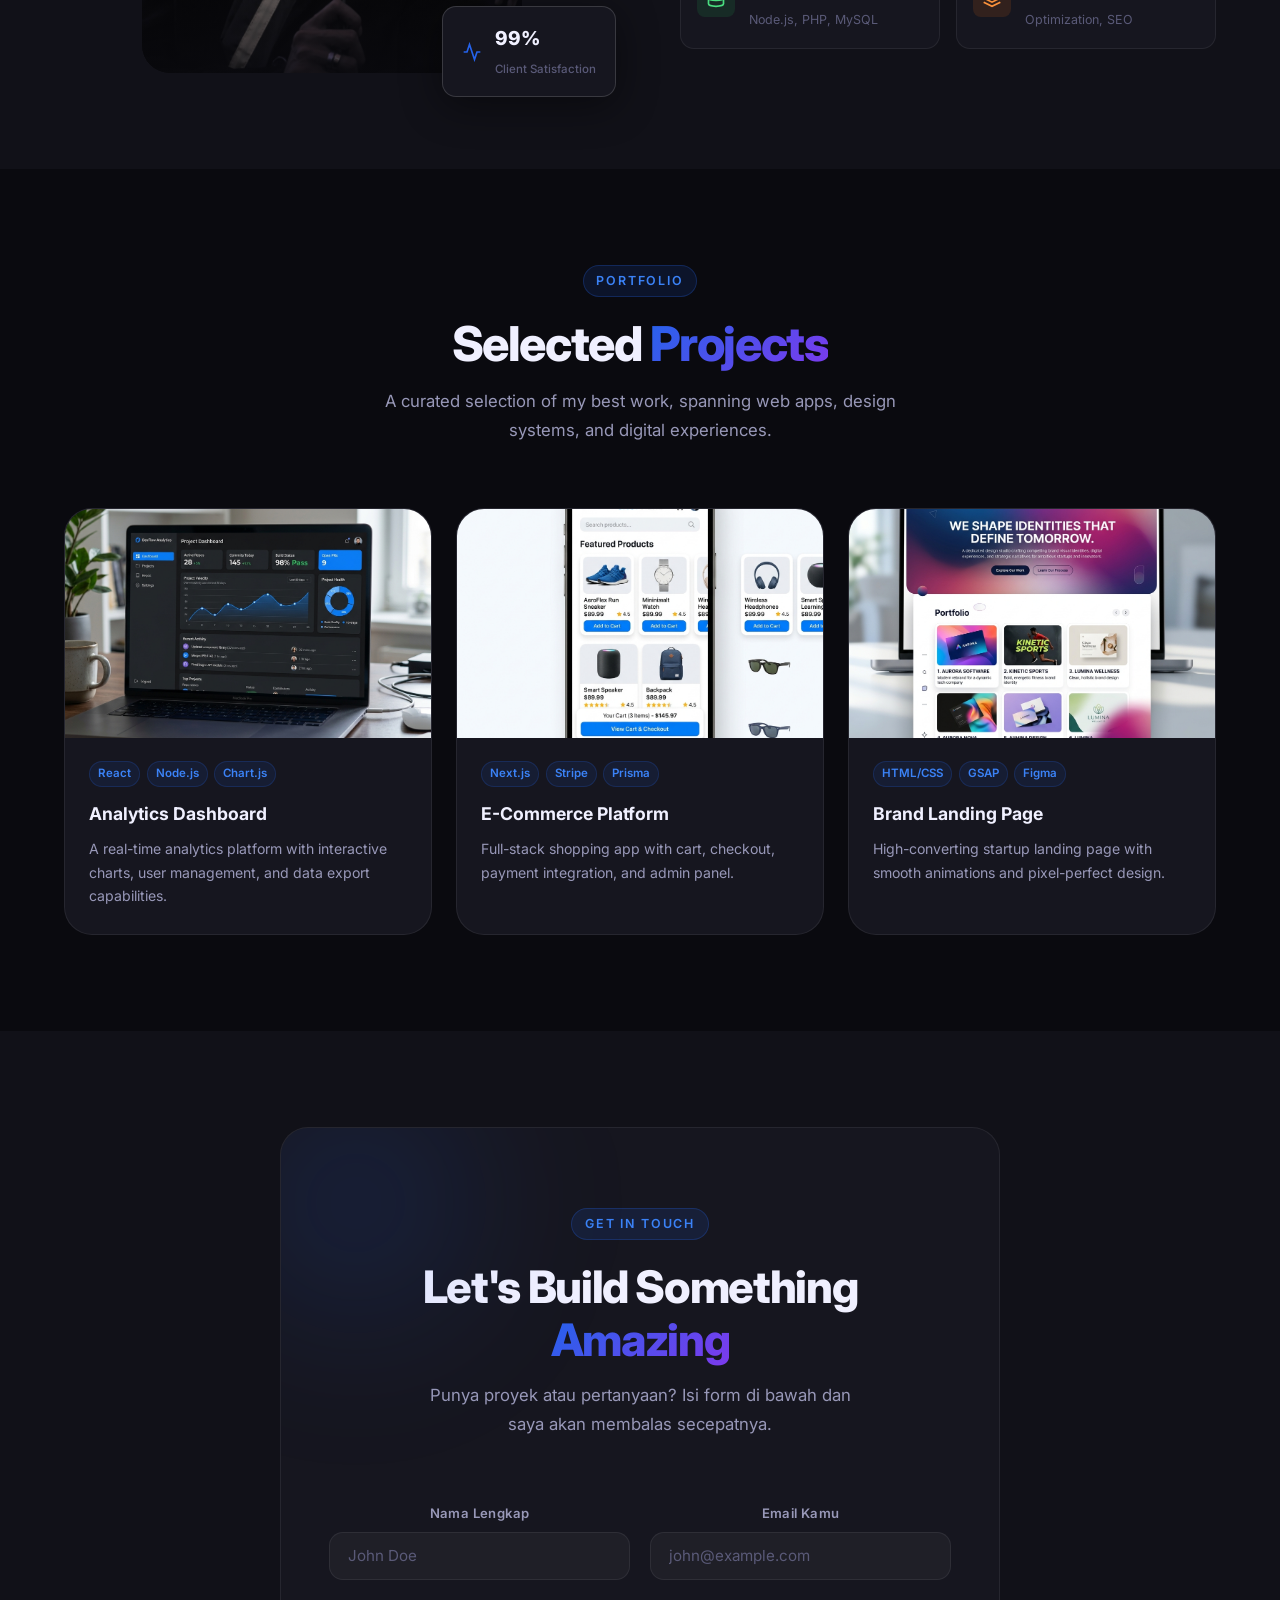
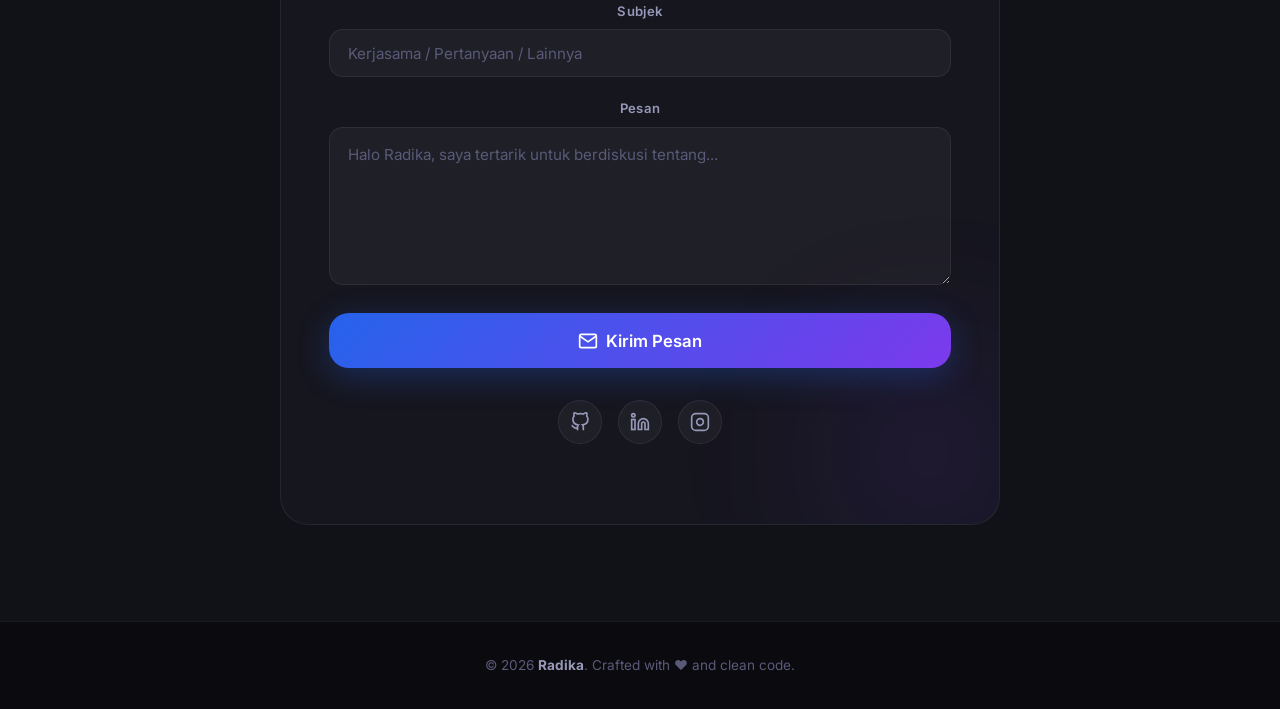
==== commit 9526a72a: "Update index.html" ====
--- a/index.html
+++ b/index.html
@@ -368,7 +368,7 @@
               <circle cx="4" cy="4" r="2" />
             </svg>
           </a>
-          <a href="#" class="social-link" aria-label="Instagram">
+          <a href="https://www.instagram.com/radikakurniawanfirmansyah/" class="social-link" aria-label="Instagram">
             <svg width="20" height="20" viewBox="0 0 24 24" fill="none" stroke="currentColor" stroke-width="2">
               <rect x="2" y="2" width="20" height="20" rx="5" ry="5" />
               <path d="M16 11.37A4 4 0 1112.63 8 4 4 0 0116 11.37z" />
@@ -390,4 +390,4 @@
   <script src="script.js"></script>
 </body>
 
-</html>+</html>
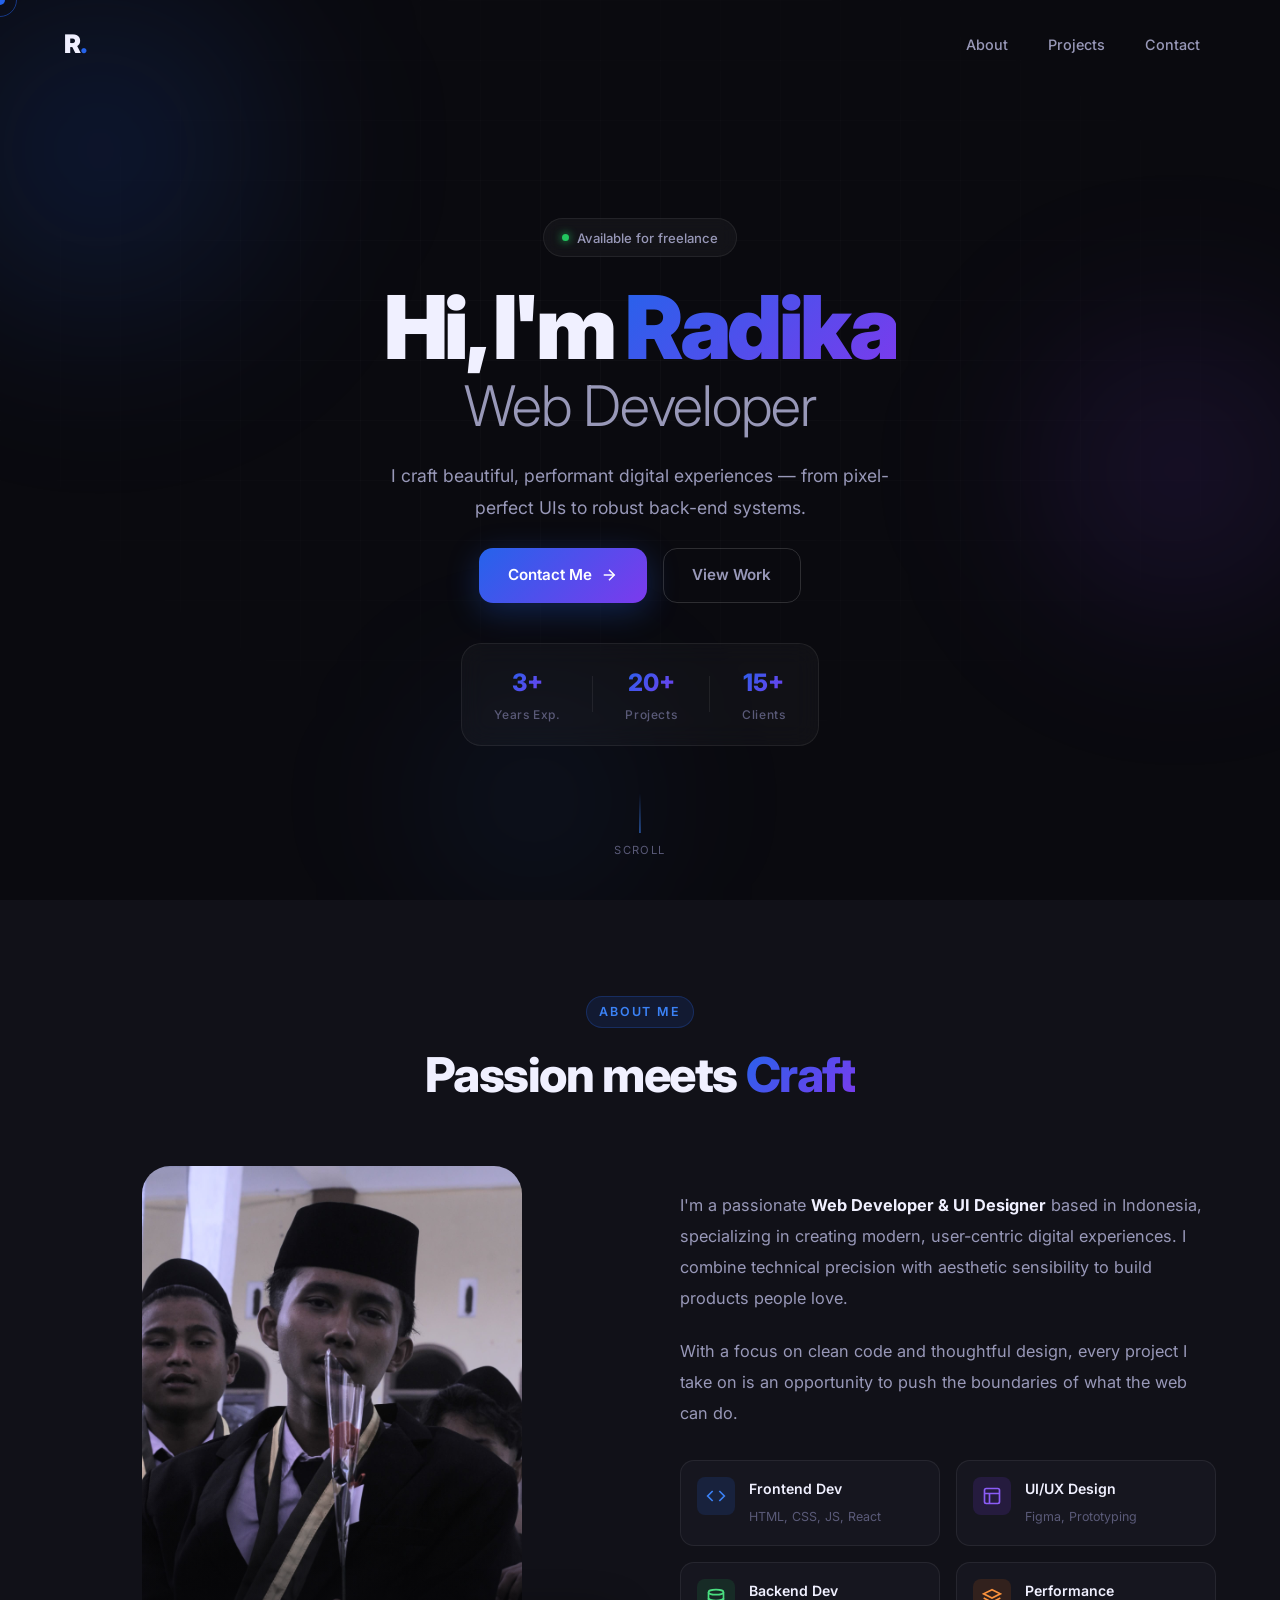
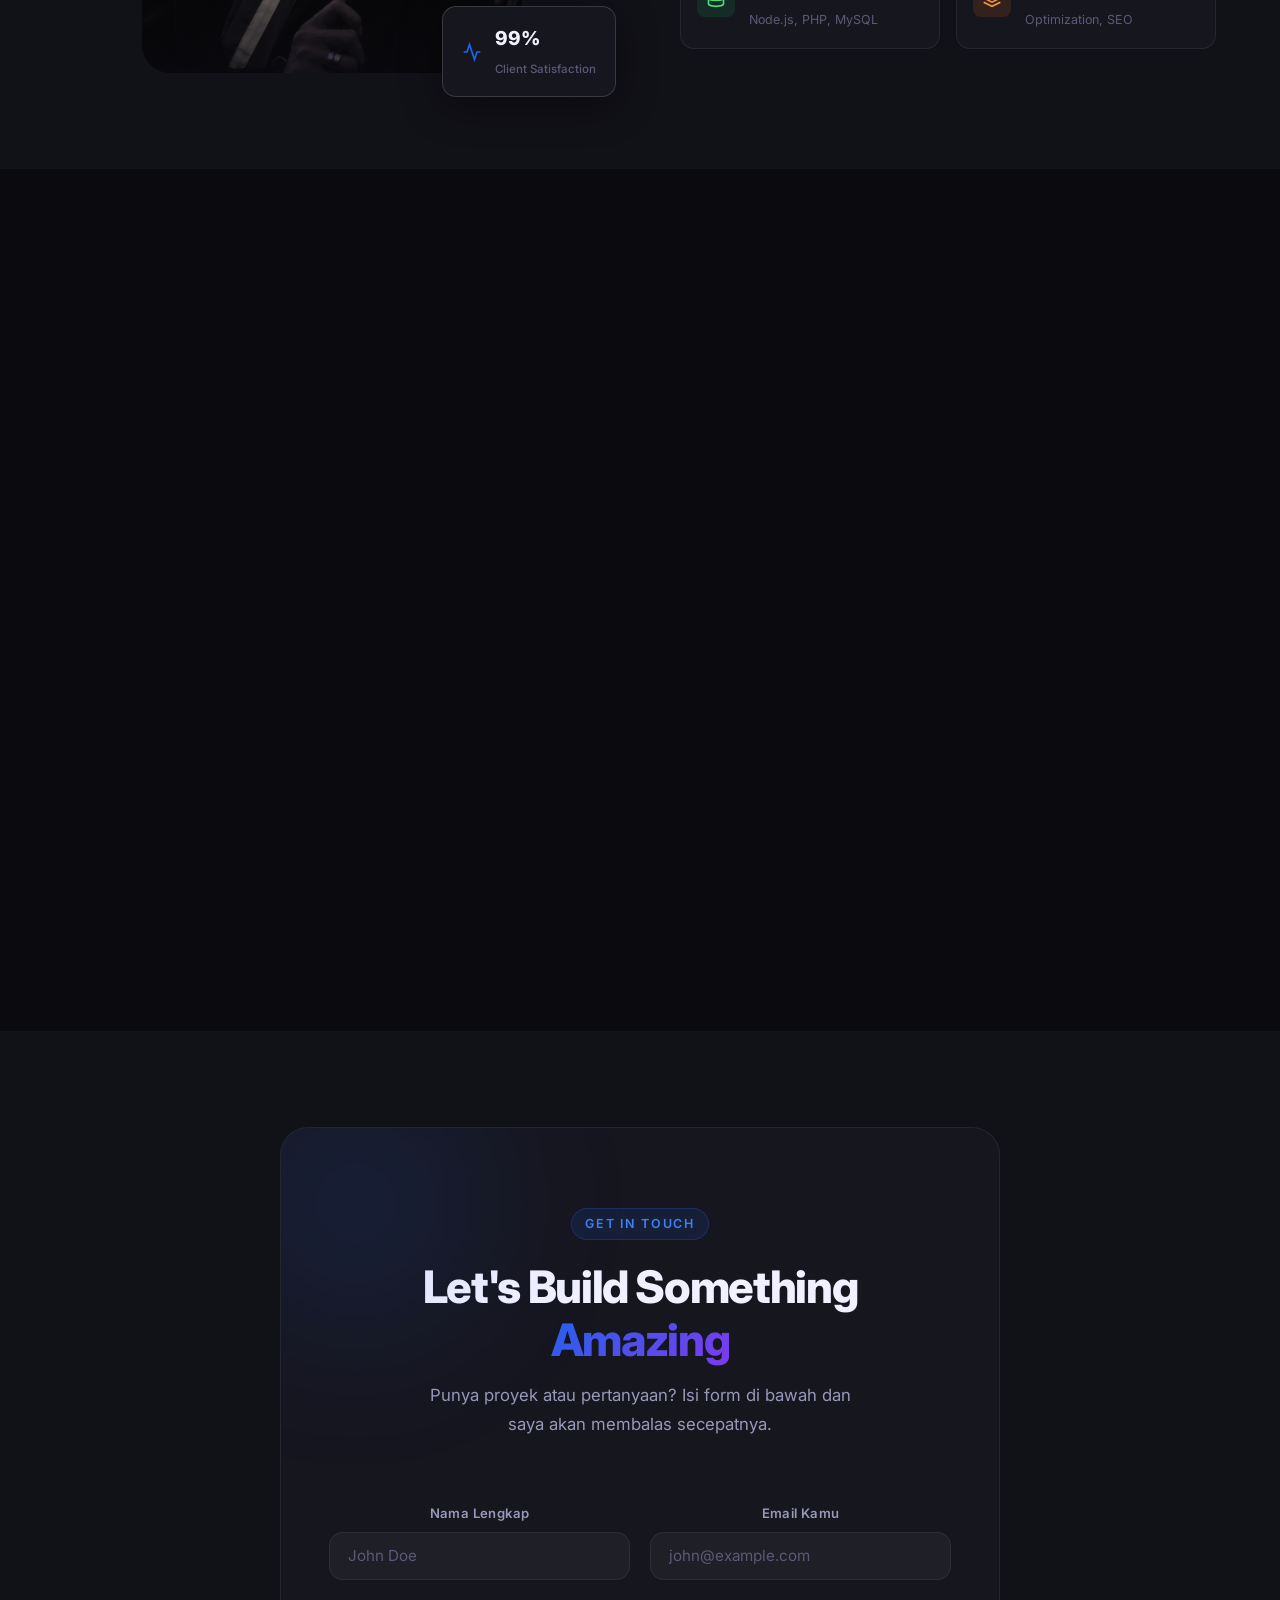
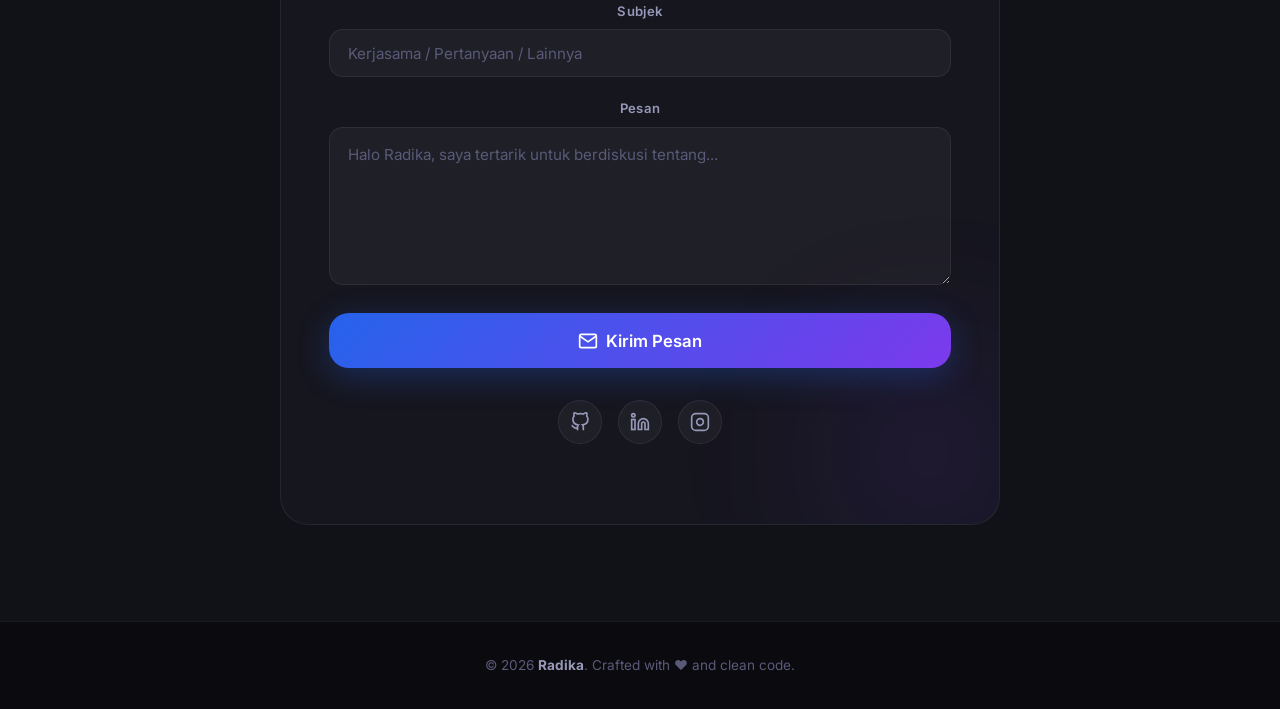
==== commit 63e004f2: "Update index.html" ====
--- a/index.html
+++ b/index.html
@@ -356,12 +356,12 @@
 
         <!-- Social links -->
         <div class="contact-socials">
-          <a href="#" class="social-link" aria-label="GitHub">
+          <a href="https://github.com/Radika-website/" class="social-link" aria-label="GitHub">
             <svg width="20" height="20" viewBox="0 0 24 24" fill="none" stroke="currentColor" stroke-width="2">
               <path d="M9 19c-5 1.5-5-2.5-7-3m14 6v-3.87a3.37 3.37 0 00-.94-2.61c3.14-.35 6.44-1.54 6.44-7A5.44 5.44 0 0020 4.77 5.07 5.07 0 0019.91 1S18.73.65 16 2.48a13.38 13.38 0 00-7 0C6.27.65 5.09 1 5.09 1A5.07 5.07 0 005 4.77a5.44 5.44 0 00-1.5 3.78c0 5.42 3.3 6.61 6.44 7A3.37 3.37 0 009 18.13V22" />
             </svg>
           </a>
-          <a href="#" class="social-link" aria-label="LinkedIn">
+          <a href="https://www.linkedin.com/in/radika-dika-1a2213406/" class="social-link" aria-label="LinkedIn">
             <svg width="20" height="20" viewBox="0 0 24 24" fill="none" stroke="currentColor" stroke-width="2">
               <path d="M16 8a6 6 0 016 6v7h-4v-7a2 2 0 00-2-2 2 2 0 00-2 2v7h-4v-7a6 6 0 016-6z" />
               <rect x="2" y="9" width="4" height="12" />
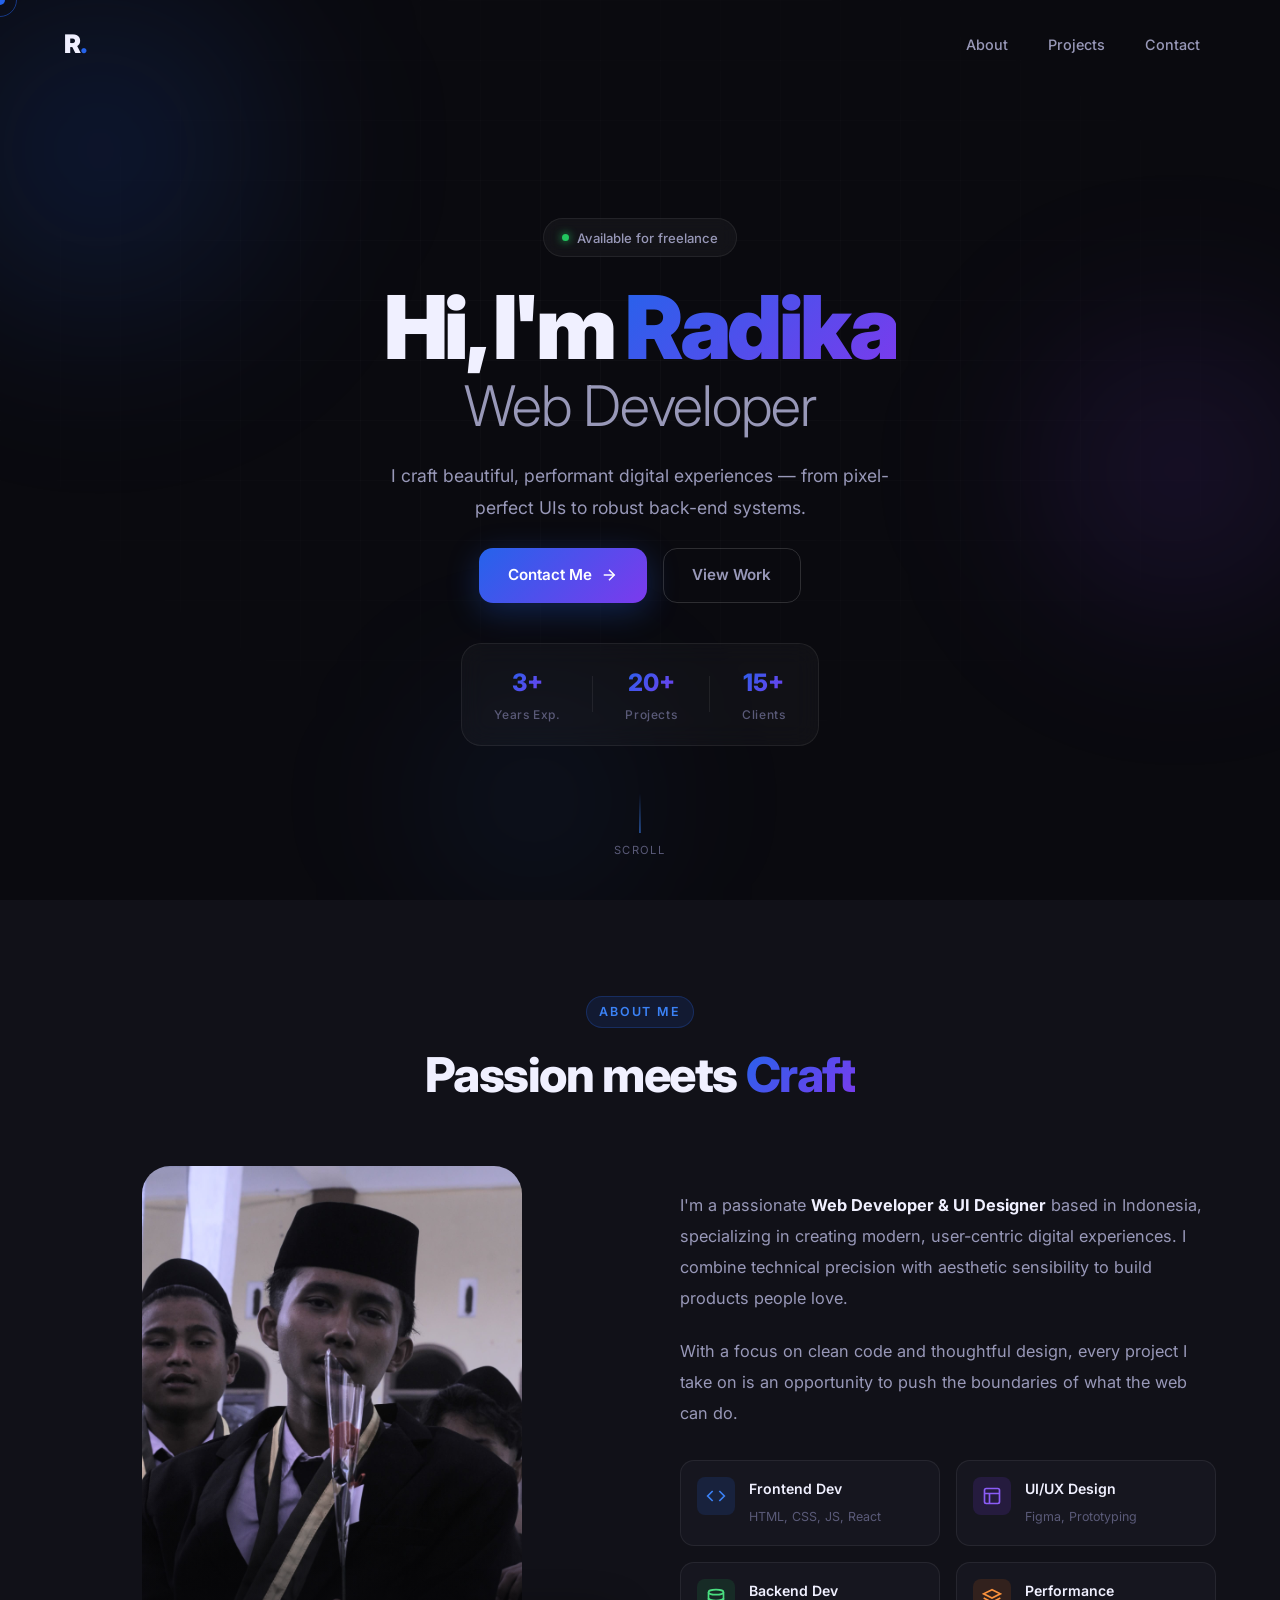
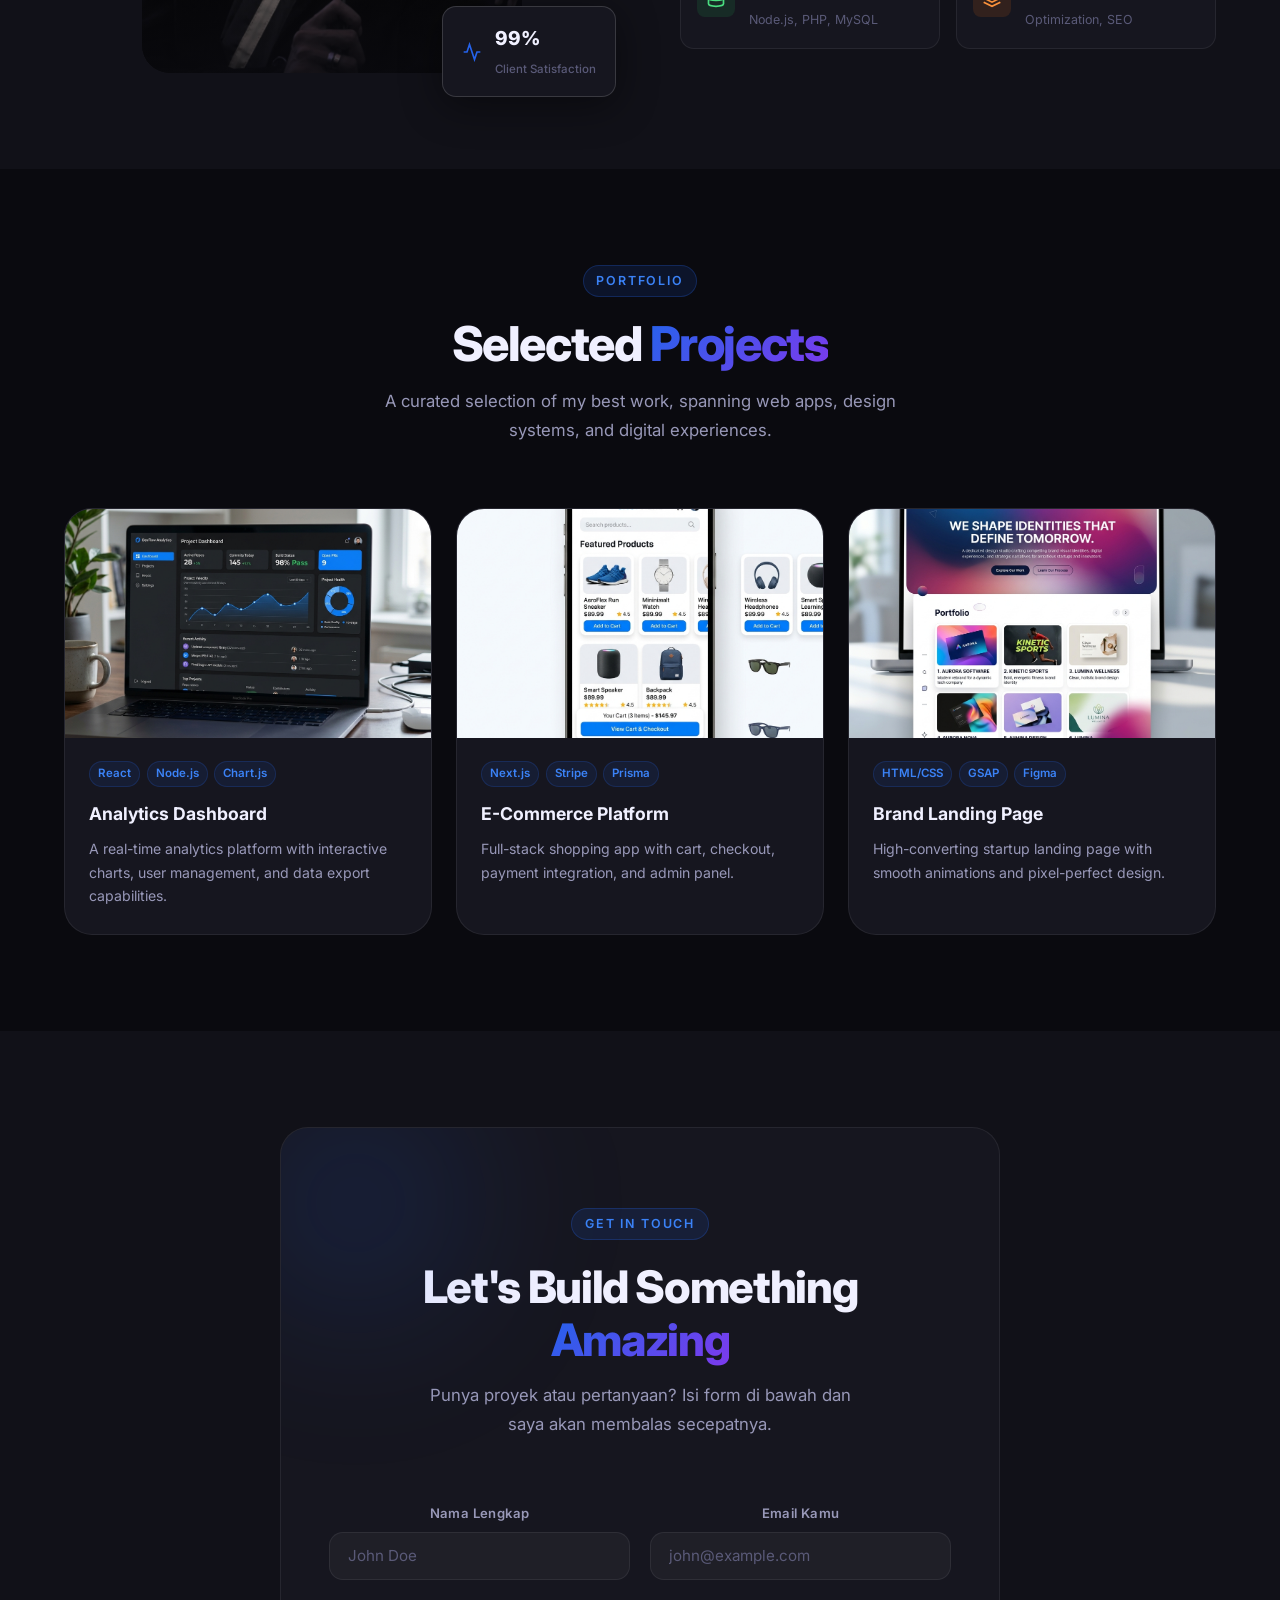
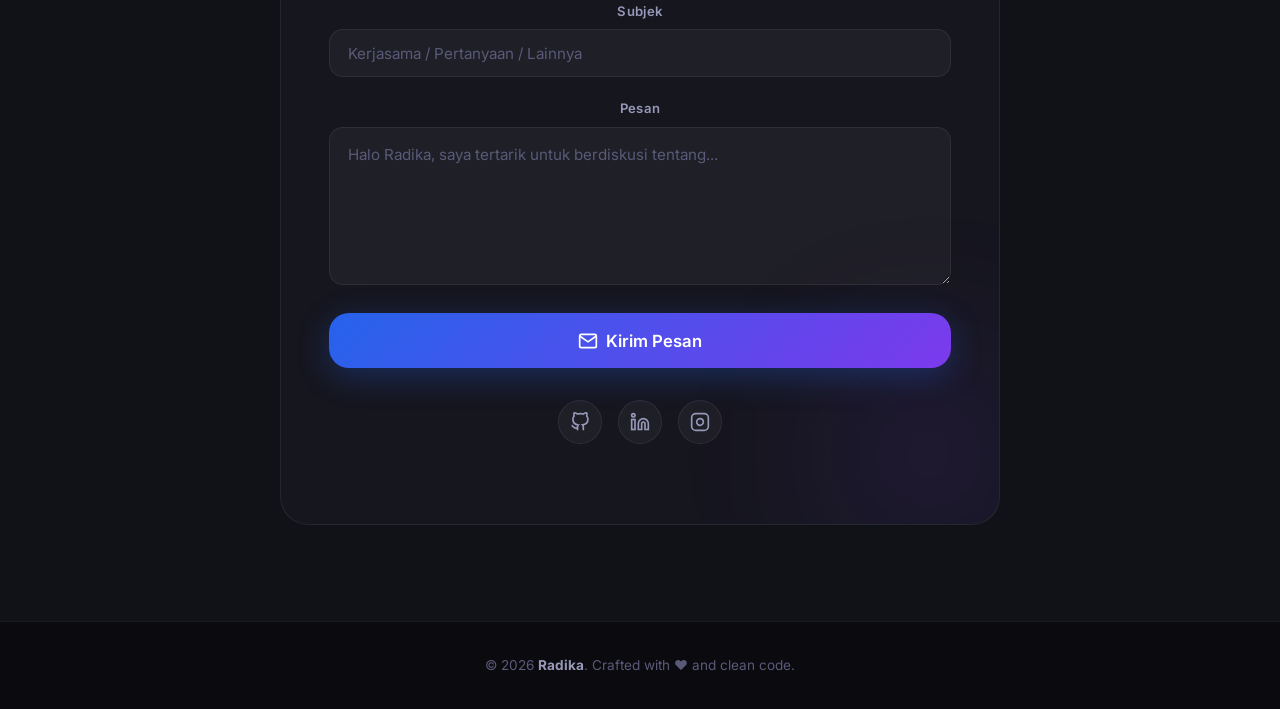
==== commit a06e5ee8: "Update index.html" ====
--- a/index.html
+++ b/index.html
@@ -5,6 +5,7 @@
   <meta charset="UTF-8" />
   <meta name="viewport" content="width=device-width, initial-scale=1.0" />
   <meta name="description" content="Personal portfolio of a professional web developer and UI designer." />
+  <meta name="google-site-verification" content="eSIBVLyj20xEnfi1wKP9-oxuq3nZmGI6KTuG3nk357I" />
   <title>Radika — Web Developer & UI Designer</title>
   <link rel="preconnect" href="https://fonts.googleapis.com" />
   <link rel="preconnect" href="https://fonts.gstatic.com" crossorigin />
--- a/style.css
+++ b/style.css
@@ -714,6 +714,14 @@
   .stat-divider { height: 28px; }
 }
 
+/* menghapus cursor di android */
+@media (pointer: coarse) {
+  .cursor,
+  .cursor-follower {
+    display: none;
+  }
+}
+
 /* =========================================================
    SELECTION & SCROLLBAR
    ========================================================= */
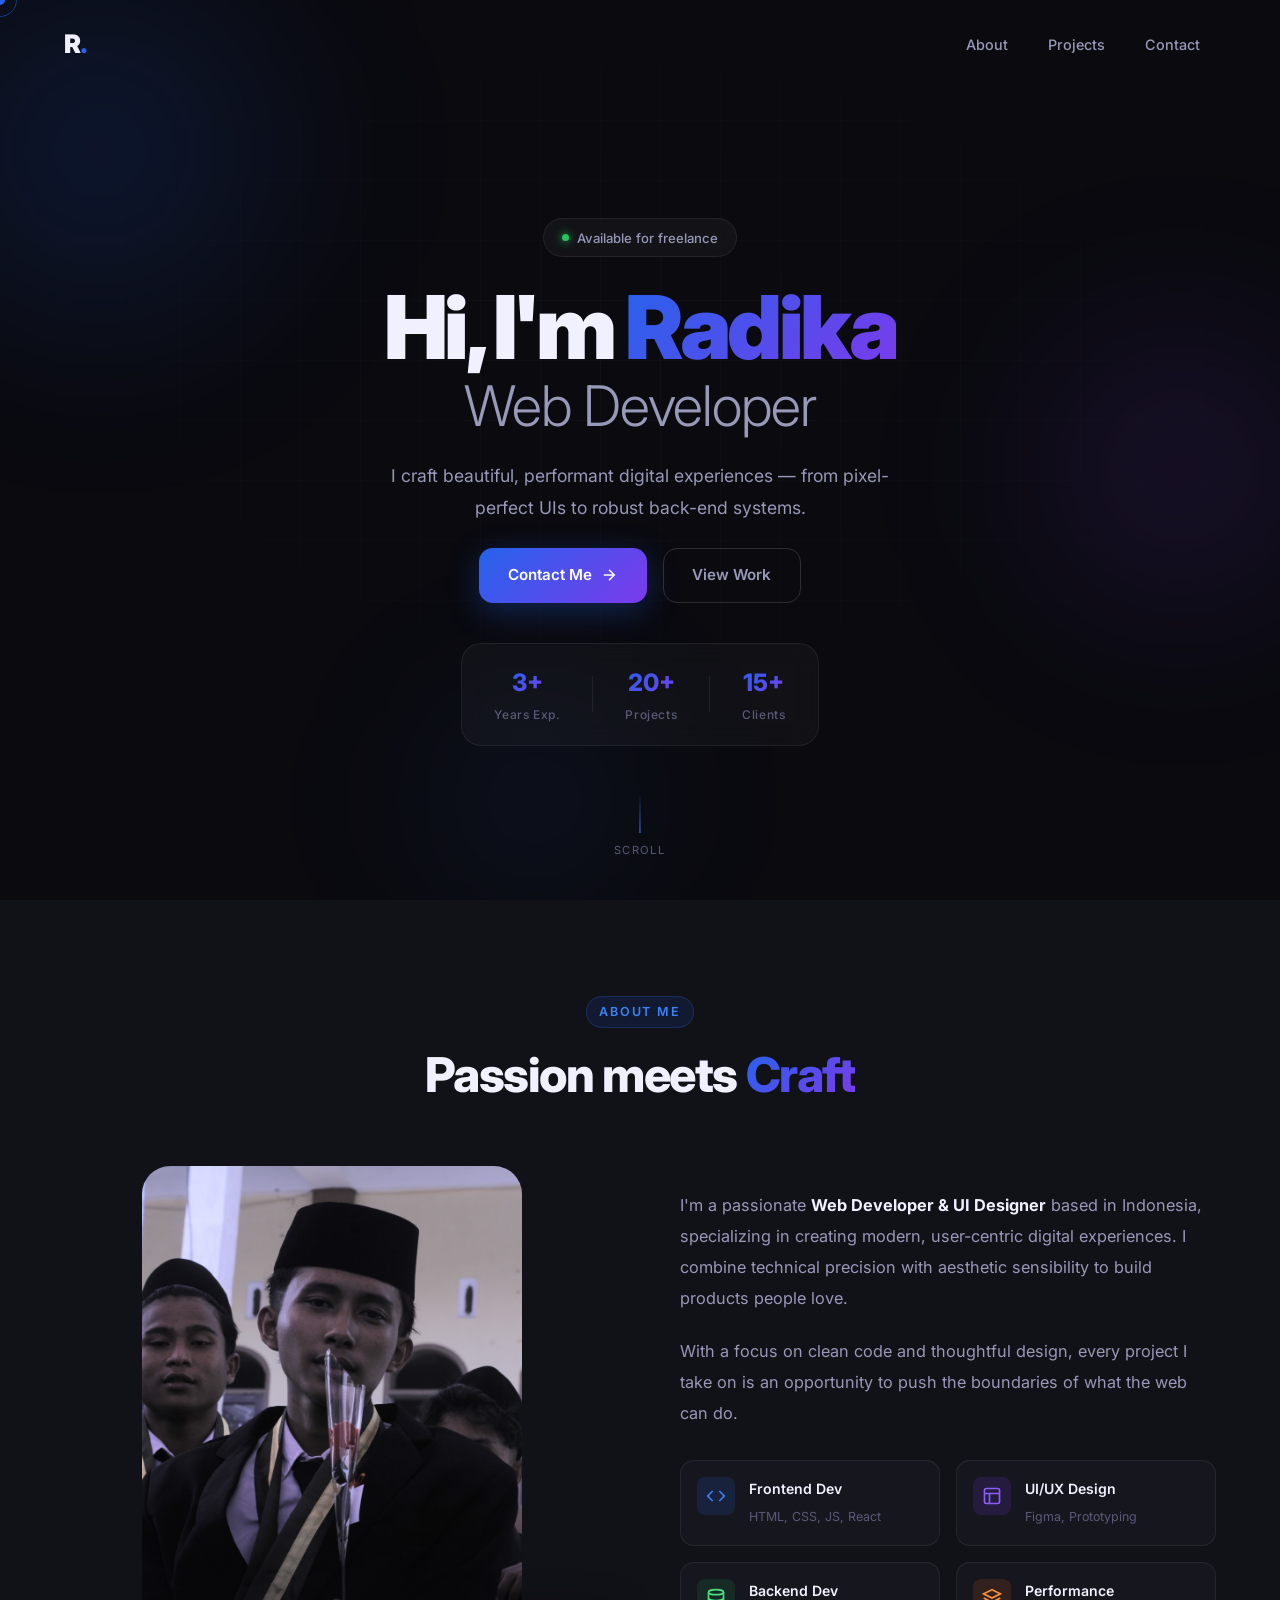
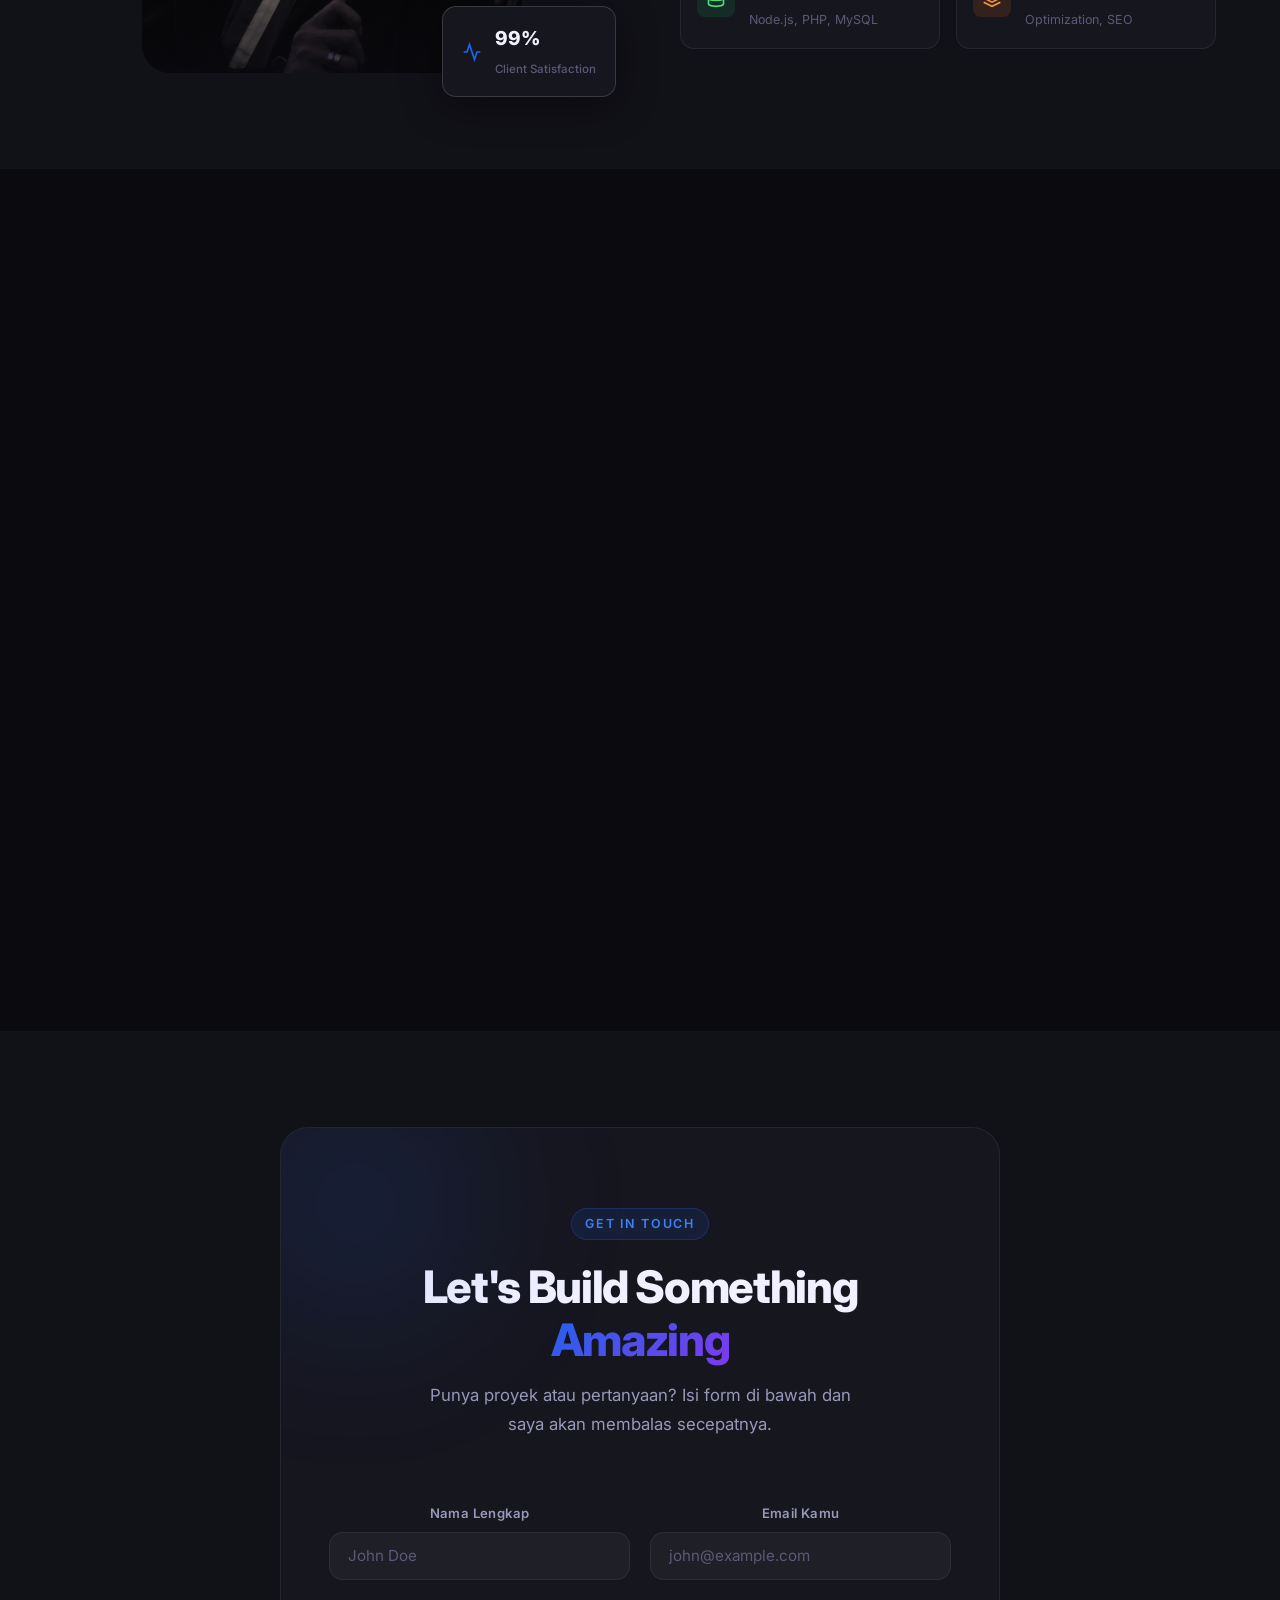
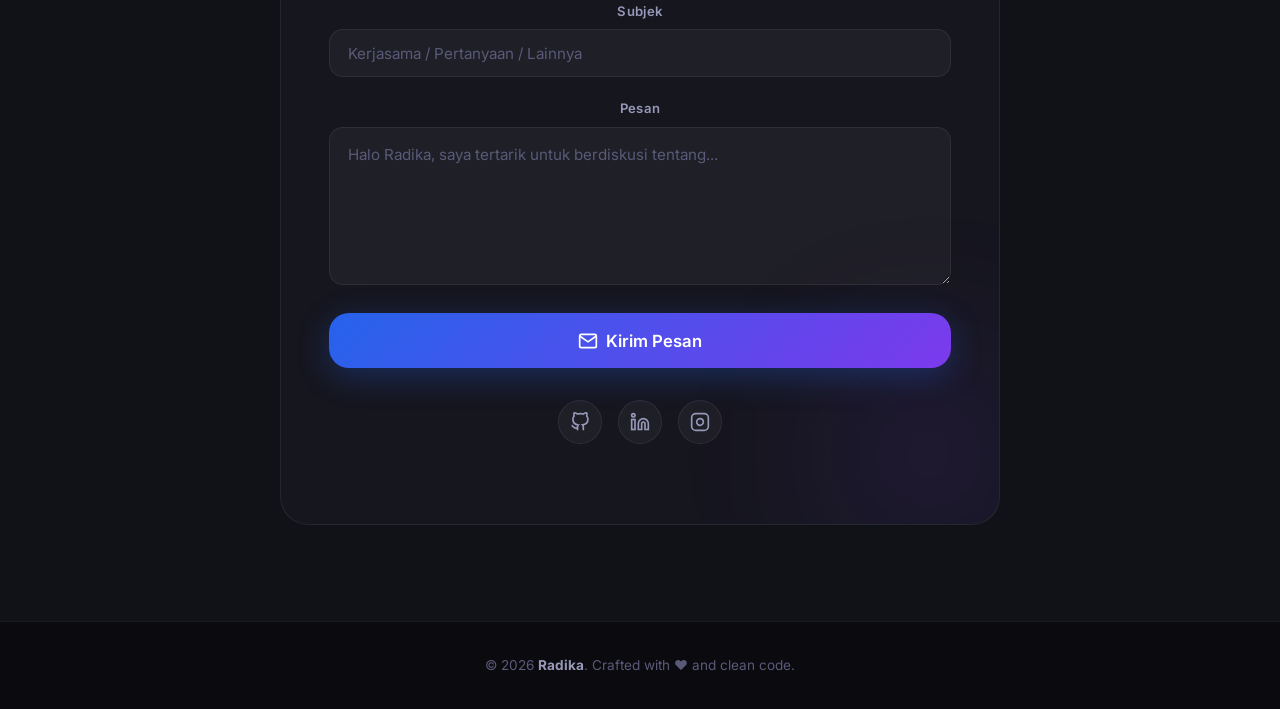
==== commit 2c02f846: "Update index.html" ====
--- a/index.html
+++ b/index.html
@@ -1,12 +1,23 @@
 <!DOCTYPE html>
-<html lang="en">
+<html lang="id">
 
 <head>
   <meta charset="UTF-8" />
   <meta name="viewport" content="width=device-width, initial-scale=1.0" />
-  <meta name="description" content="Personal portfolio of a professional web developer and UI designer." />
+  <meta name="description" content="Portofolio Radika, Web Developer dan UI Designer dari Indonesia. Lihat proyek, keahlian, pengalaman, dan cara menghubungi Radika." />
   <meta name="google-site-verification" content="eSIBVLyj20xEnfi1wKP9-oxuq3nZmGI6KTuG3nk357I" />
-  <title>Radika — Web Developer & UI Designer</title>
+  <meta name="robots" content="index, follow" />
+  <meta name="author" content="Radika" />
+  <meta name="keywords" content="Radika, Radika Web, web developer, UI designer, portofolio web developer, programmer Indonesia" />
+  <link rel="canonical" href="https://radika-website.github.io/portofolio/" />
+
+  <meta property="og:type" content="website" />
+  <meta property="og:url" content="https://radika-website.github.io/portofolio/" />
+  <meta property="og:title" content="Radika — Web Developer & UI Designer" />
+  <meta property="og:description" content="Portofolio Radika, Web Developer dan UI Designer dari Indonesia." />
+  <meta property="og:site_name" content="Radika Portfolio" />
+
+  <title>Radika — Web Developer & UI Designer | Portofolio</title>
   <link rel="preconnect" href="https://fonts.googleapis.com" />
   <link rel="preconnect" href="https://fonts.gstatic.com" crossorigin />
   <link href="https://fonts.googleapis.com/css2?family=Inter:wght@300;400;500;600;700;800;900&display=swap"
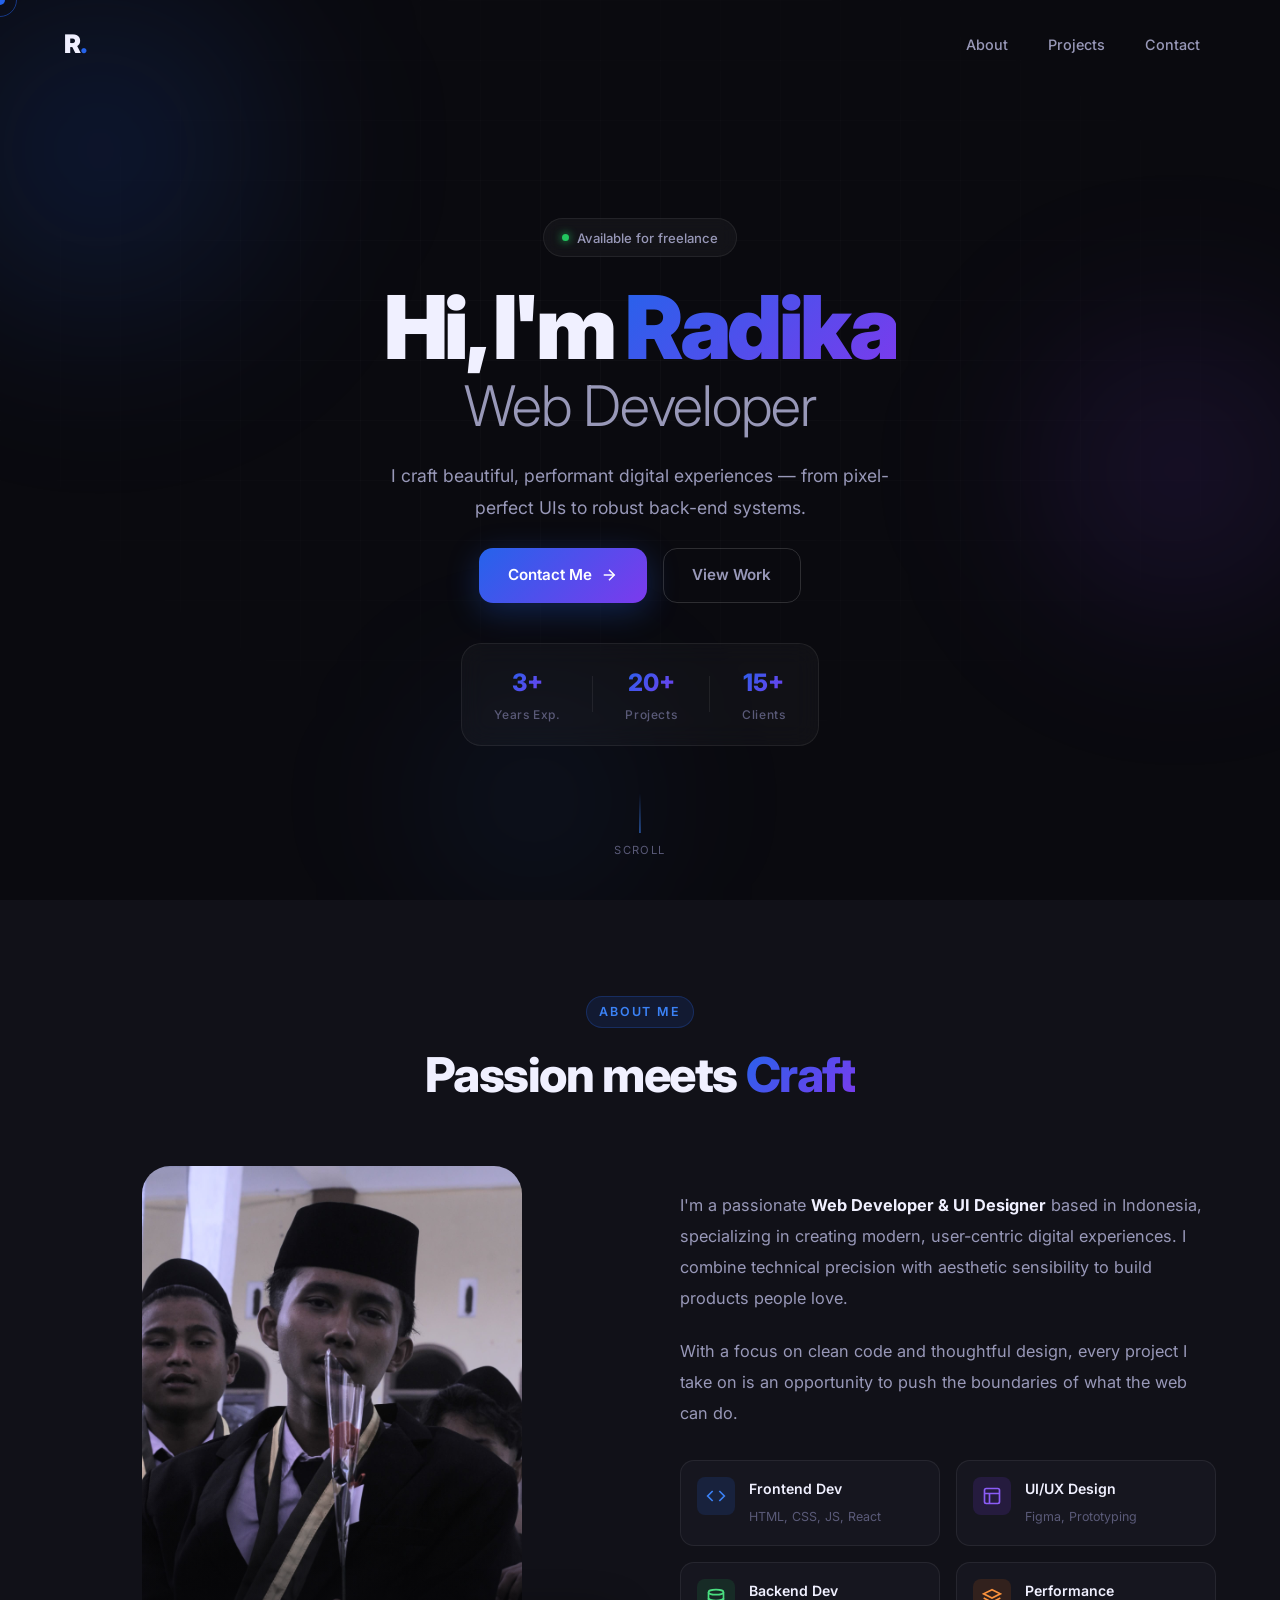
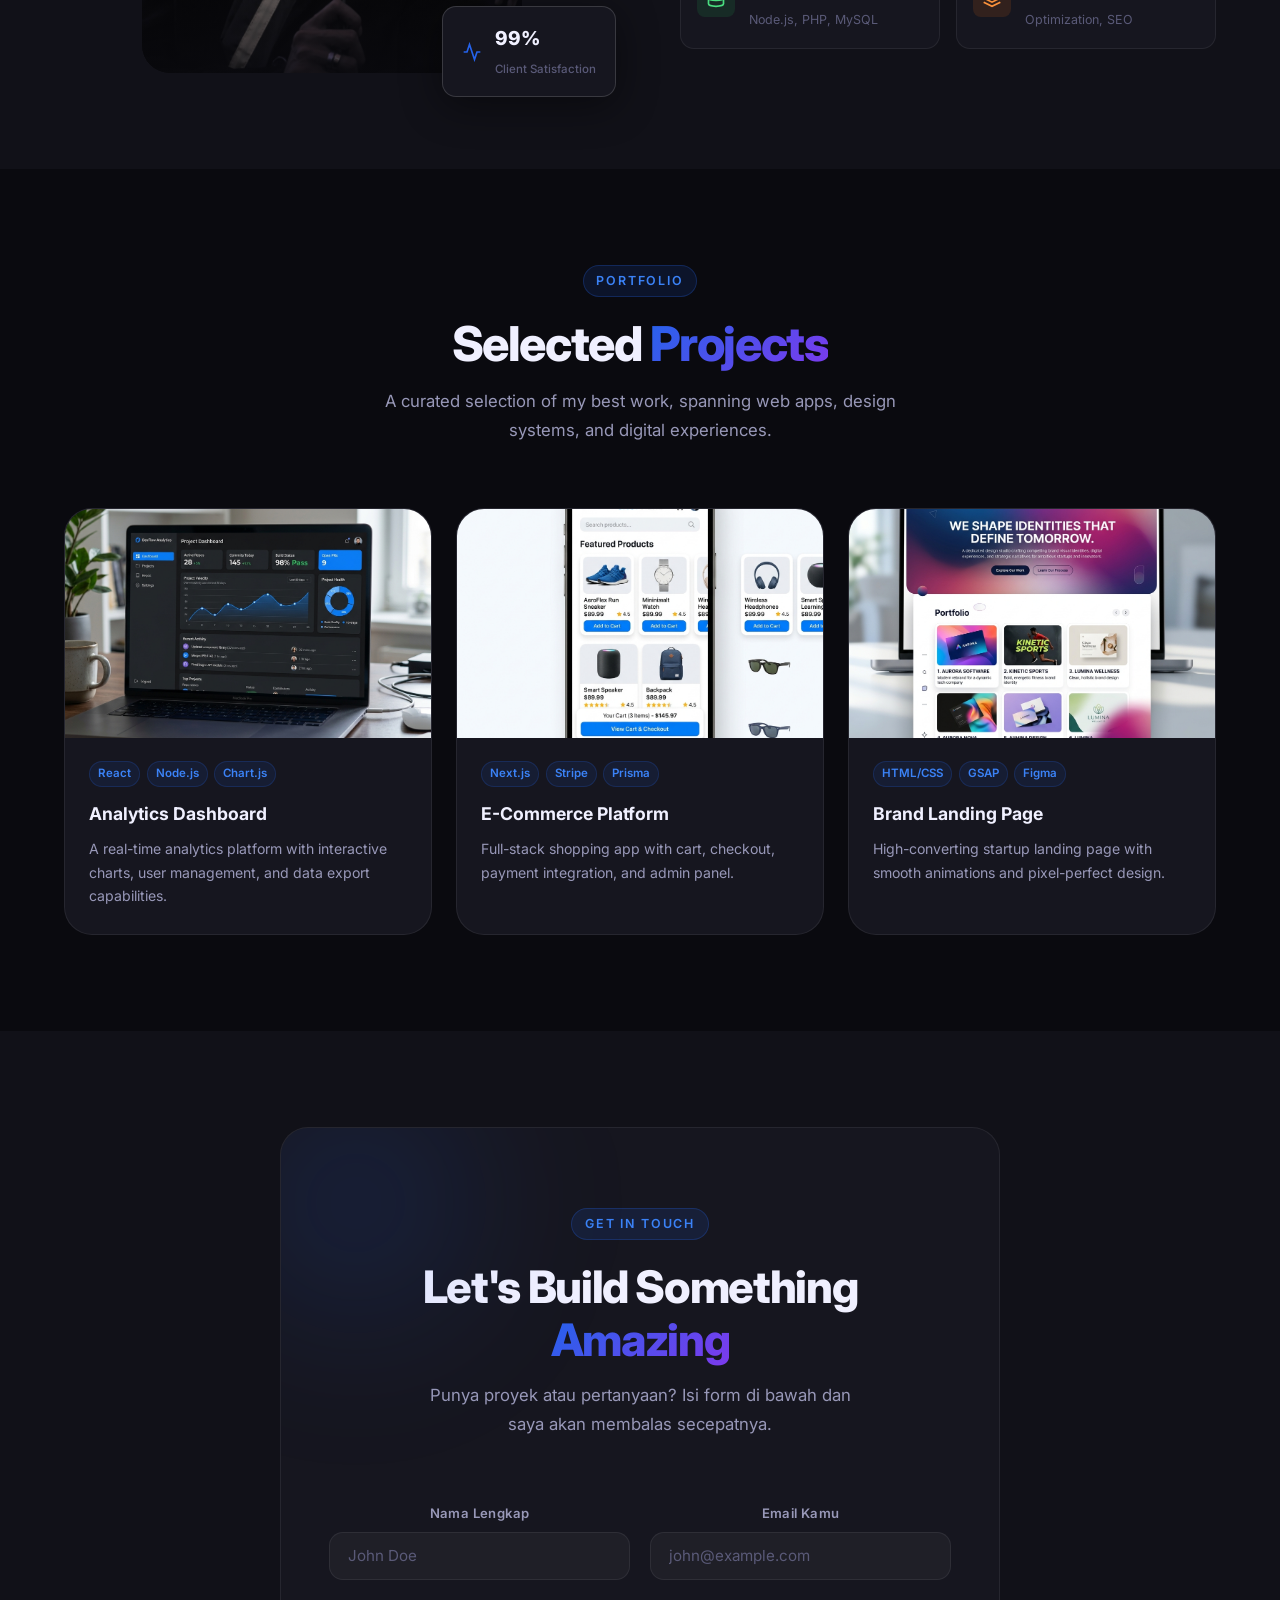
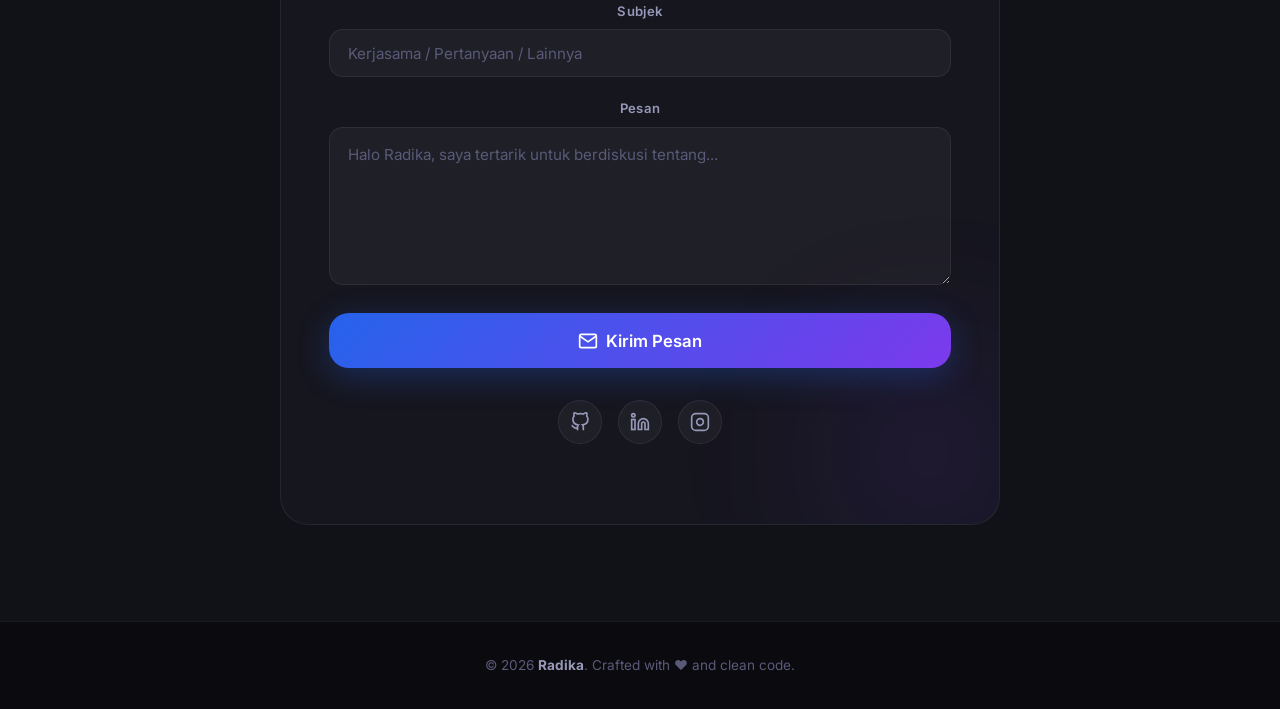
==== commit 7425a3a8: "Update index.html" ====
--- a/index.html
+++ b/index.html
@@ -18,6 +18,8 @@
   <meta property="og:site_name" content="Radika Portfolio" />
 
   <title>Radika — Web Developer & UI Designer | Portofolio</title>
+  <link rel="icon" type="image/png" href="assets/img/logo.png">
+  <link rel="apple-touch-icon" href="assets/img/logo.png">
   <link rel="preconnect" href="https://fonts.googleapis.com" />
   <link rel="preconnect" href="https://fonts.gstatic.com" crossorigin />
   <link href="https://fonts.googleapis.com/css2?family=Inter:wght@300;400;500;600;700;800;900&display=swap"
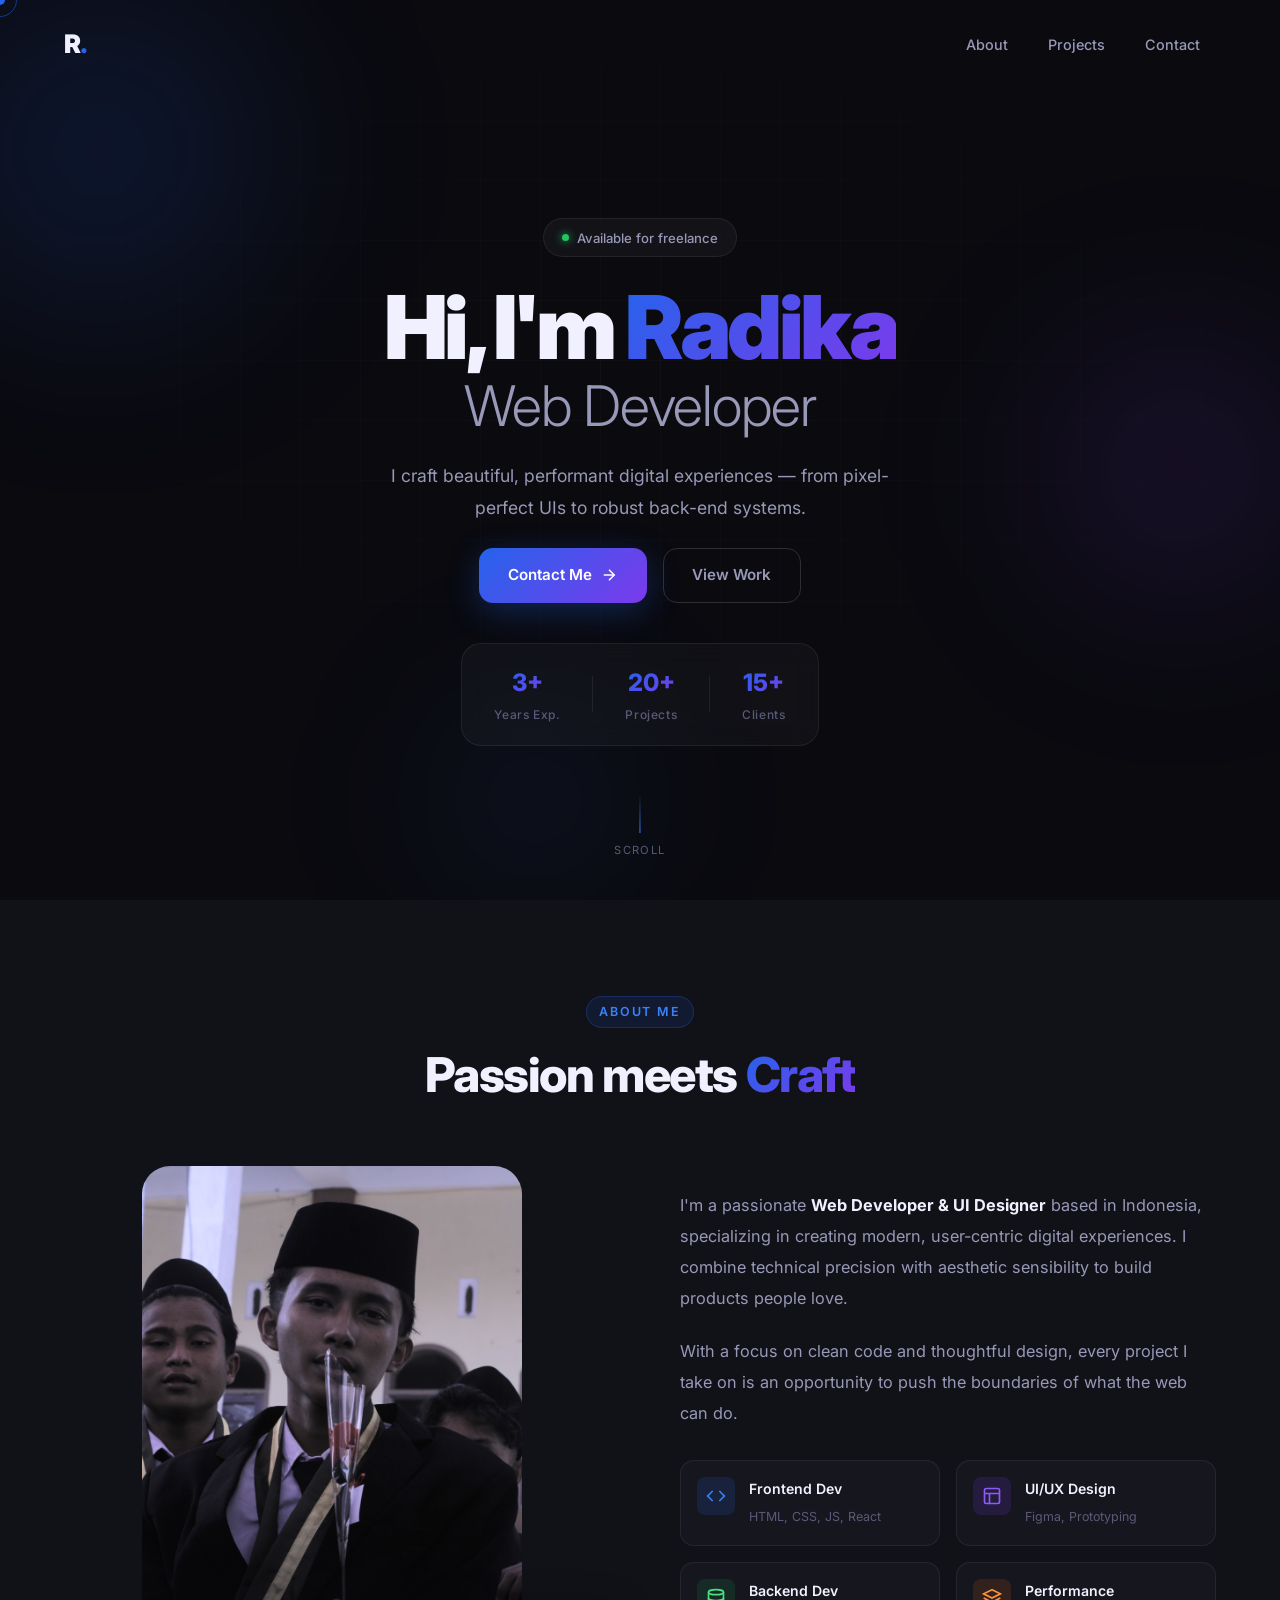
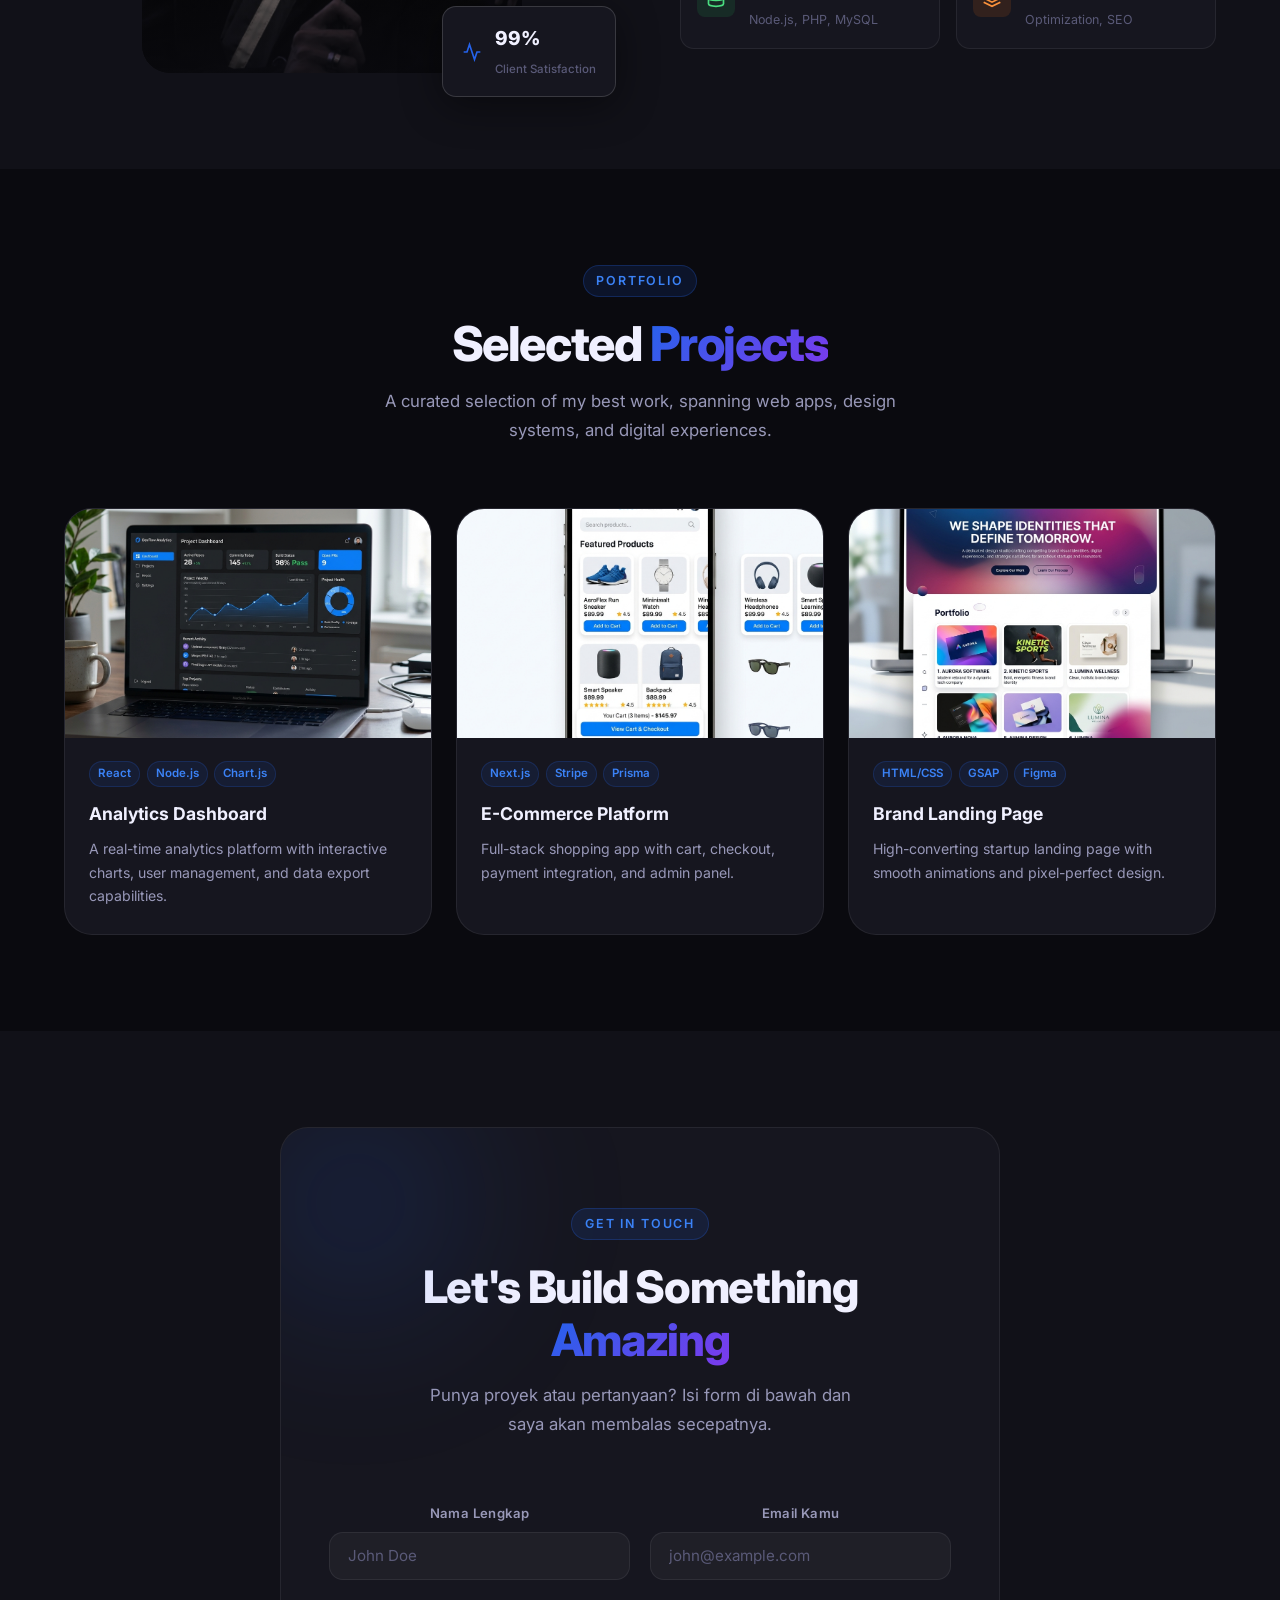
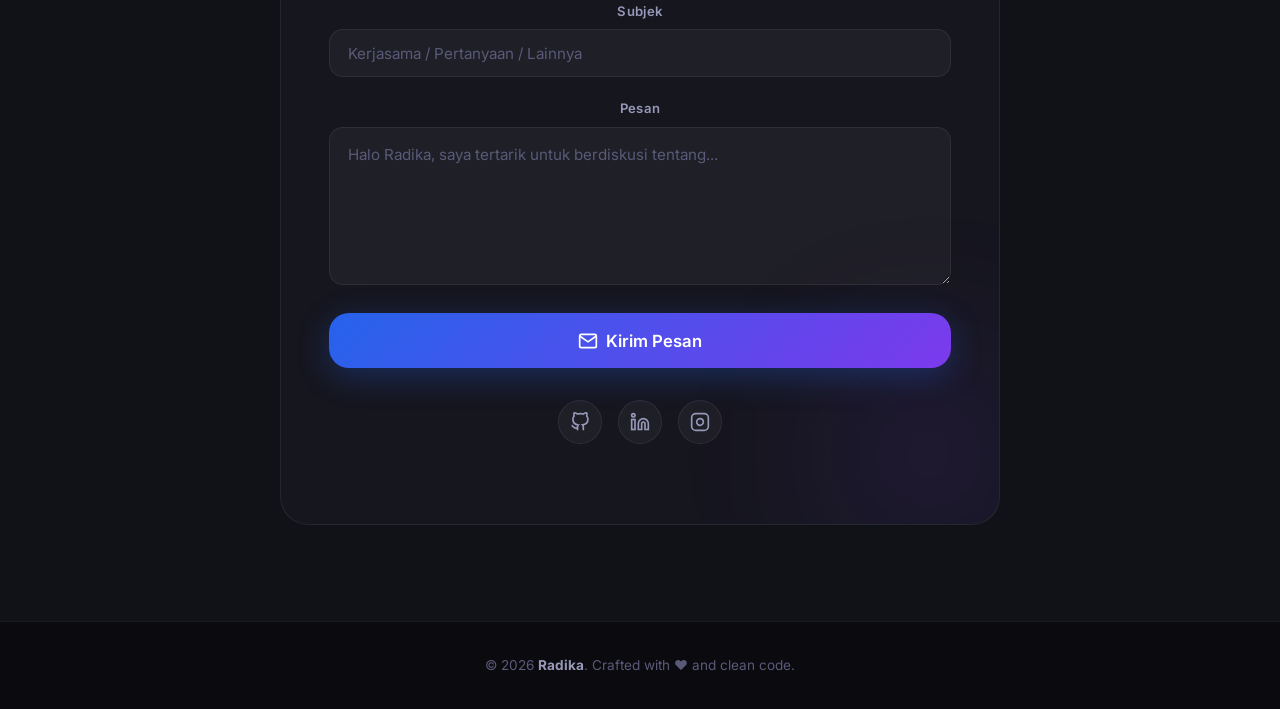
==== commit ea08f2a8: "Update index.html" ====
--- a/index.html
+++ b/index.html
@@ -18,8 +18,8 @@
   <meta property="og:site_name" content="Radika Portfolio" />
 
   <title>Radika — Web Developer & UI Designer | Portofolio</title>
-  <link rel="icon" type="image/png" href="assets/img/logo.png">
-  <link rel="apple-touch-icon" href="assets/img/logo.png">
+  <link rel="icon" type="image/png" href="assets/img/Logo.png">
+  <link rel="apple-touch-icon" href="assets/img/Logo.png">
   <link rel="preconnect" href="https://fonts.googleapis.com" />
   <link rel="preconnect" href="https://fonts.gstatic.com" crossorigin />
   <link href="https://fonts.googleapis.com/css2?family=Inter:wght@300;400;500;600;700;800;900&display=swap"
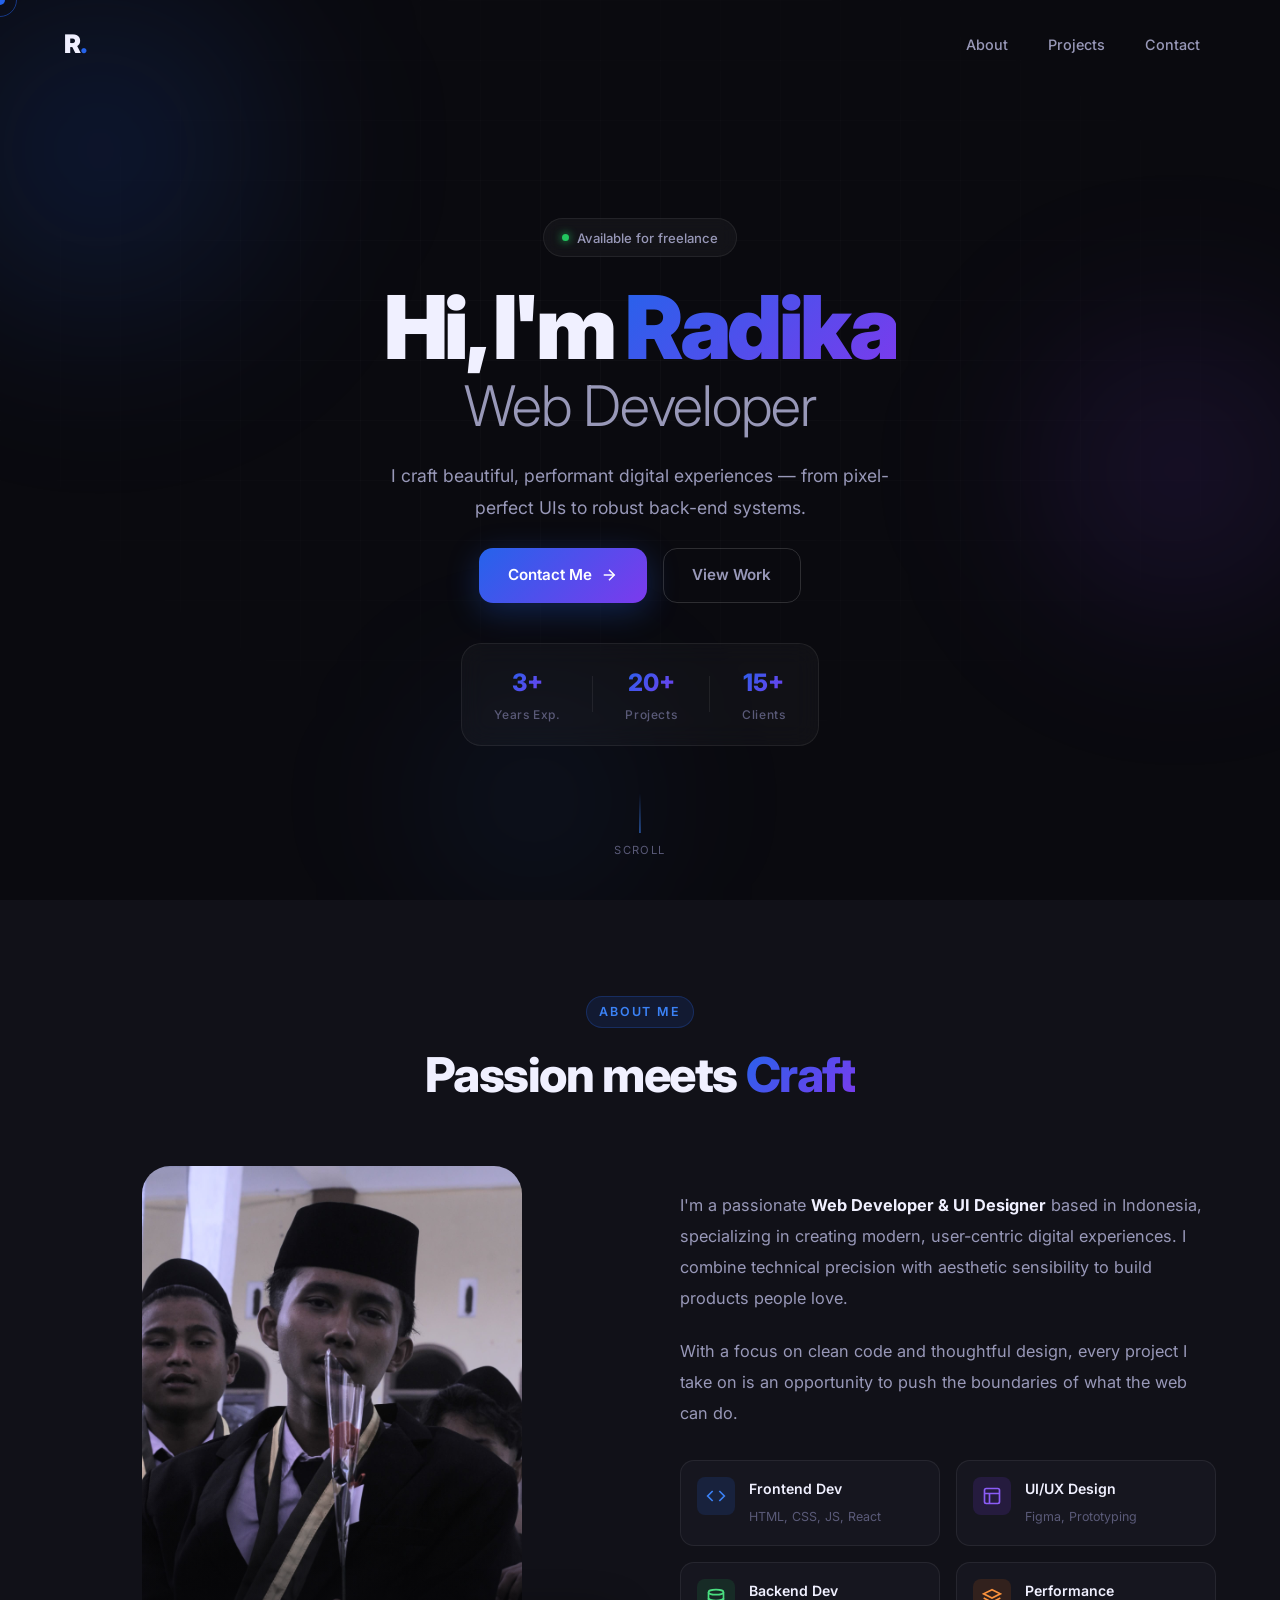
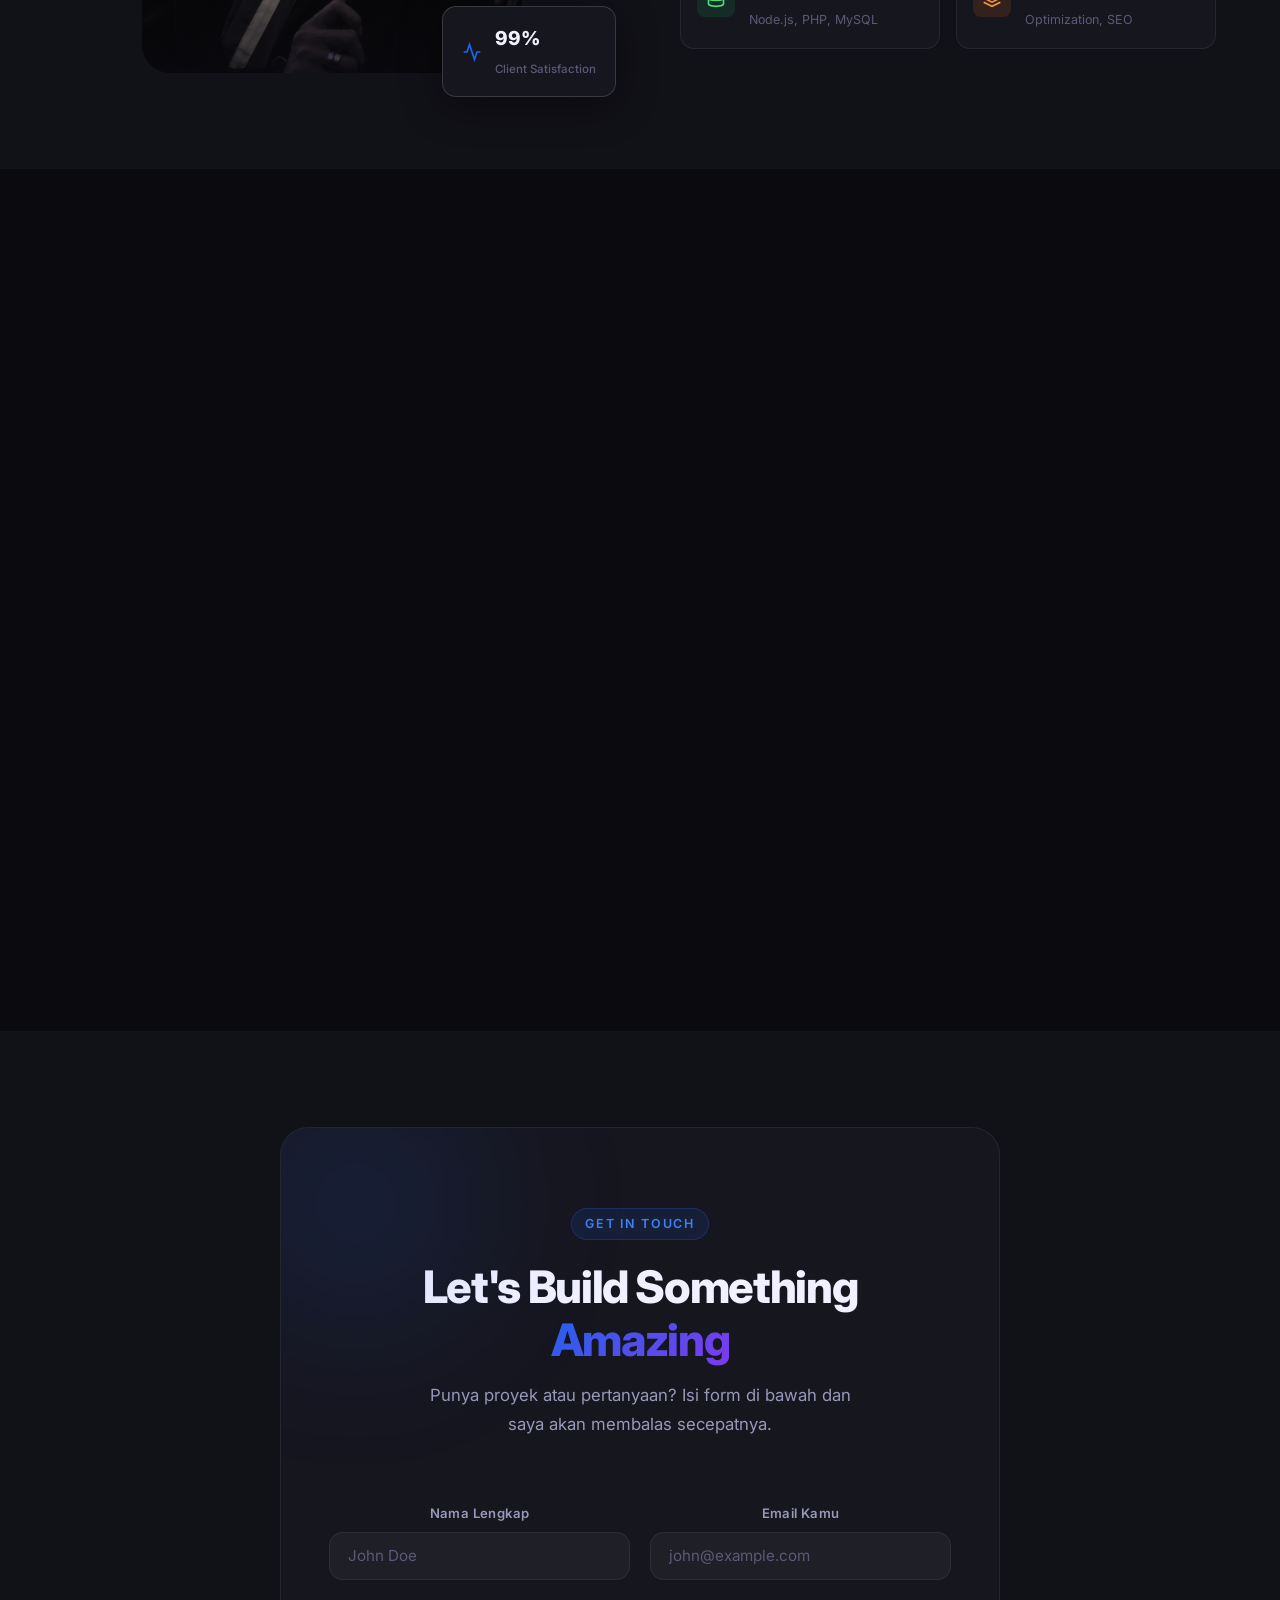
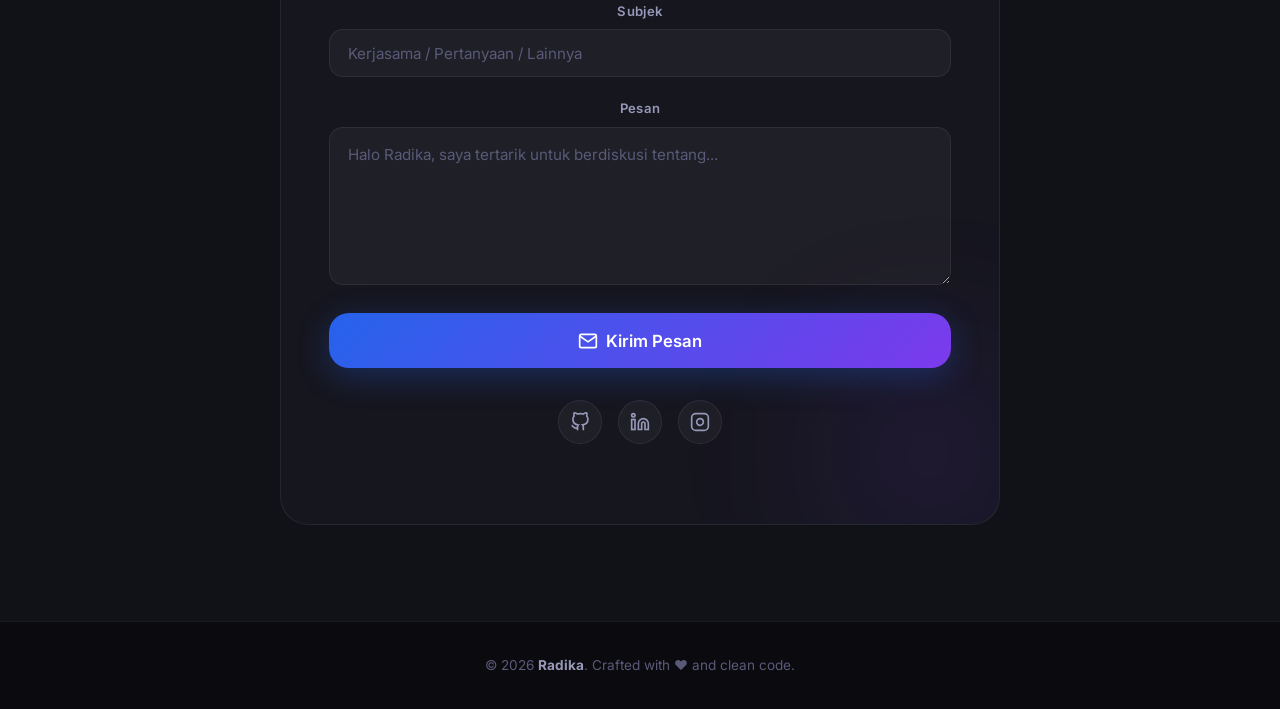
==== commit 188a766c: "Update index.html" ====
--- a/index.html
+++ b/index.html
@@ -18,8 +18,8 @@
   <meta property="og:site_name" content="Radika Portfolio" />
 
   <title>Radika — Web Developer & UI Designer | Portofolio</title>
-  <link rel="icon" type="image/png" href="assets/img/Logo.png">
-  <link rel="apple-touch-icon" href="assets/img/Logo.png">
+  <link rel="icon" type="image/png" href="assets/img/Logo.jpg">
+  <link rel="apple-touch-icon" href="assets/img/Logo.jpg">
   <link rel="preconnect" href="https://fonts.googleapis.com" />
   <link rel="preconnect" href="https://fonts.gstatic.com" crossorigin />
   <link href="https://fonts.googleapis.com/css2?family=Inter:wght@300;400;500;600;700;800;900&display=swap"
